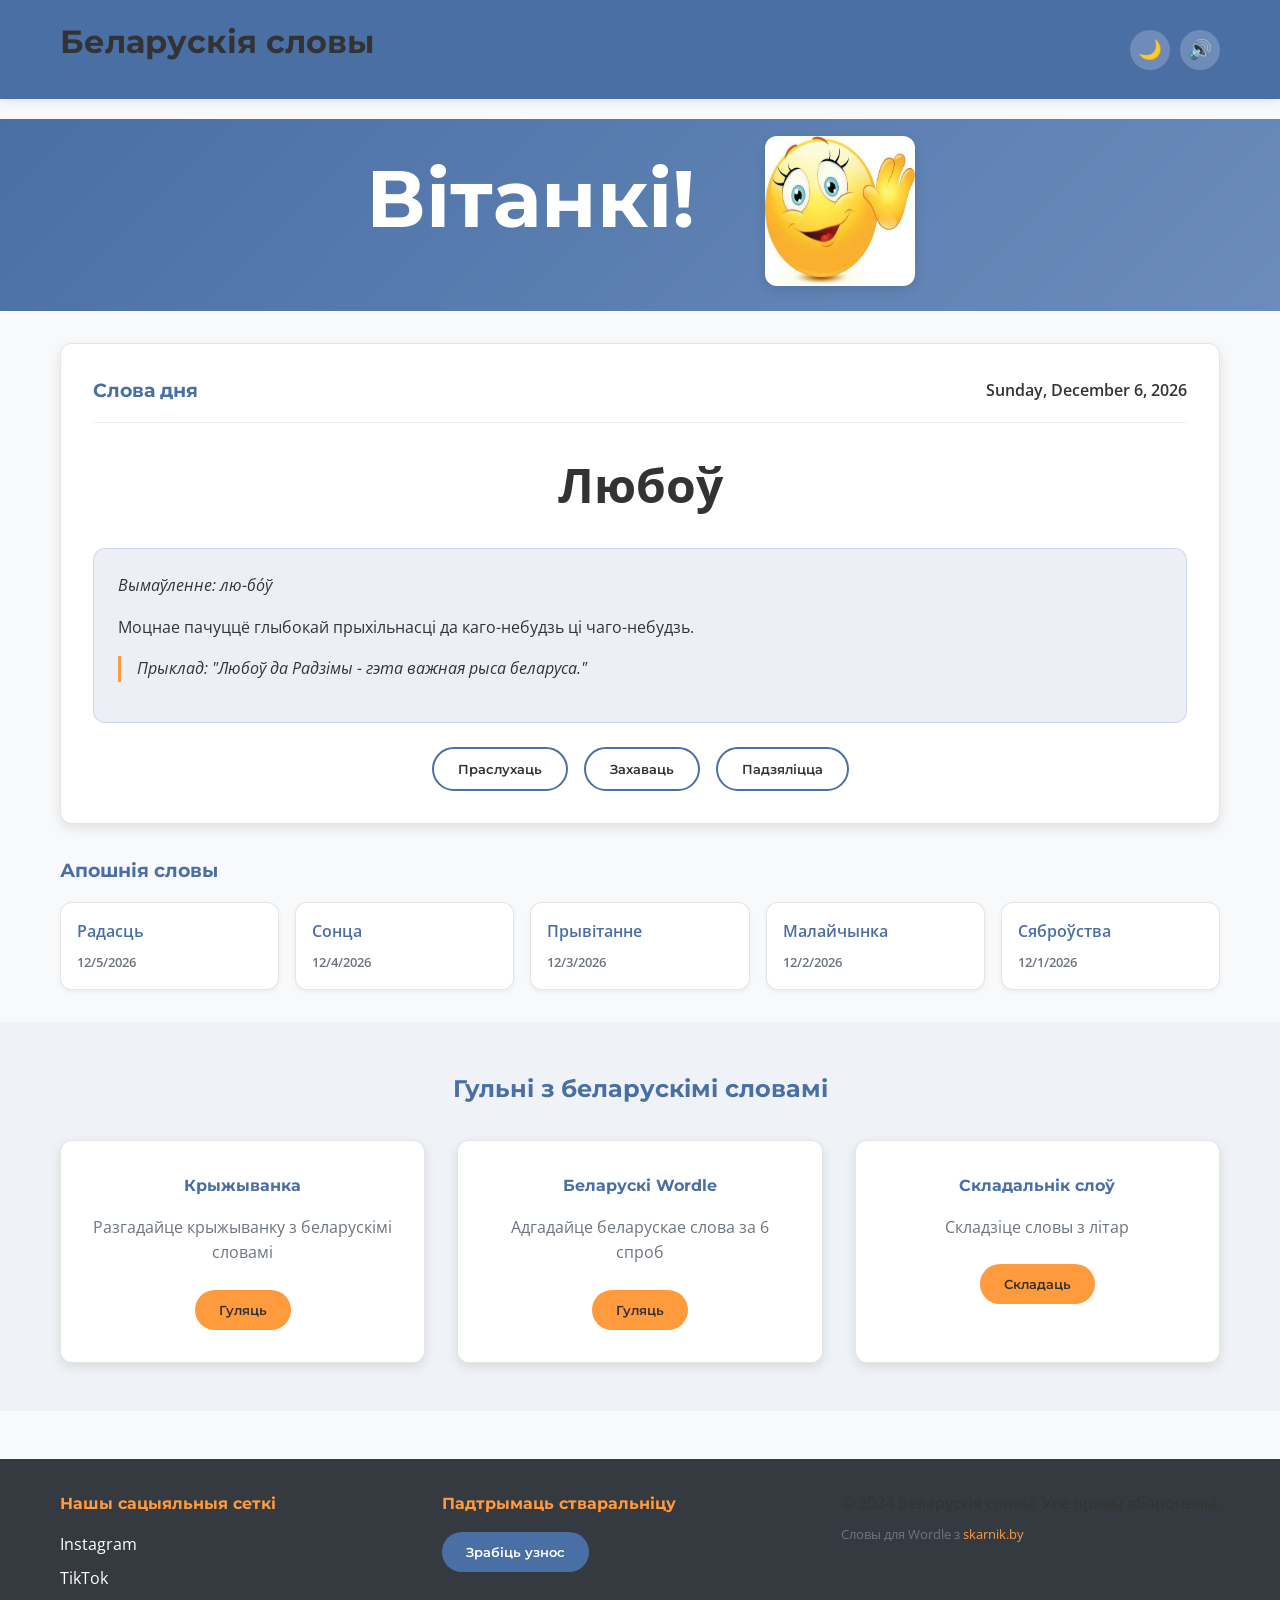
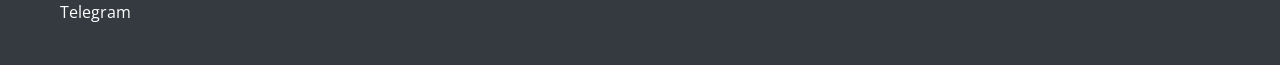
==== index.html @ a9589723 "Rename main.html to index.html" ====
<!DOCTYPE html>
<html lang="be">
<head>
    <meta charset="utf-8">
    <meta name="viewport" content="width=device-width, initial-scale=1">
    <link rel="stylesheet" href="css/style.css">
    <link rel="stylesheet" href="css/games.css">
    <link rel="stylesheet" href="css/utilities.css">
    <link rel="preconnect" href="https://fonts.googleapis.com">
    <link rel="preconnect" href="https://fonts.gstatic.com" crossorigin>
    <link href="https://fonts.googleapis.com/css2?family=Montserrat:wght@400;600;700&family=Open+Sans:wght@400;600&display=swap" rel="stylesheet">
    <title>Беларускія словы</title>
</head>
<body>
    <header>
        <div class="header-content">
            <h1>Беларускія словы</h1>
            <div class="header-controls">
                <button id="theme-toggle" class="theme-toggle" aria-label="Пераключыць тэму">
                    <span class="theme-icon">🌙</span>
                </button>
                <button id="sound-toggle" class="sound-toggle" aria-label="Пераключыць гук">
                    <span class="sound-icon">🔊</span>
                </button>
            </div>
        </div>
    </header>

    <main class="content">
        <section class="hero">
            <div class="hero-content">
                <div class="hero-text">
                    <h2>Вітанкі!</h2>
                </div>
                <div class="hero-image">
                    <img src="image/vitanki.jpg" alt="Беларускія вітанкі">
                </div>
            </div>
        </section>

        <section class="daily-word-section">
            <div class="container">
                <div class="word-card">
                    <div class="word-header">
                        <h3>Слова дня</h3>
                        <span class="date" id="current-date"></span>
                    </div>
                    <div class="word-content">
                        <div class="word-display" id="daily-word"></div>
                        <div class="word-details" id="word-details">
                            <div class="pronunciation" id="word-pronunciation"></div>
                            <div class="definition" id="word-definition"></div>
                            <div class="example" id="word-example"></div>
                        </div>
                    </div>
                    <div class="word-actions">
                        <button id="speak-word" class="btn-secondary">Праслухаць</button>
                        <button id="save-word" class="btn-secondary">Захаваць</button>
                        <button id="share-word" class="btn-secondary">Падзяліцца</button>
                    </div>
                </div>

                <div class="previous-words">
                    <h3>Апошнія словы</h3>
                    <div class="words-list" id="previous-words-list"></div>
                </div>
            </div>
        </section>

        <section class="games-section">
            <div class="container">
                <h2>Гульні з беларускімі словамі</h2>
                <div class="games-grid">
                    <div class="game-card">
                        <h4>Крыжыванка</h4>
                        <p>Разгадайце крыжыванку з беларускімі словамі</p>
                        <button class="btn-primary" id="crossword-btn">Гуляць</button>
                    </div>
                    <div class="game-card">
                        <h4>Беларускі Wordle</h4>
                        <p>Адгадайце беларускае слова за 6 спроб</p>
                        <button class="btn-primary" id="wordle-btn">Гуляць</button>
                    </div>
                    <div class="game-card">
                        <h4>Складальнік слоў</h4>
                        <p>Складзіце словы з літар</p>
                        <button class="btn-primary" id="word-builder-btn">Складаць</button>
                    </div>
                </div>
            </div>
        </section>
    </main>

    <footer>
        <div class="footer-content">
            <div class="footer-section">
                <h4>Нашы сацыяльныя сеткі</h4>
                <ul class="social-links">
                    <li><a href="#" aria-label="Instagram">Instagram</a></li>
                    <li><a href="#" aria-label="TikTok">TikTok</a></li>
                    <li><a href="#" aria-label="Telegram">Telegram</a></li>
                </ul>
            </div>
            <div class="footer-section">
                <h4>Падтрымаць стваральніцу</h4>
                <button class="btn-donate" id="donate-btn">Зрабіць узнос</button>
            </div>
            <div class="footer-section">
                <p>&copy; 2024 Беларускія словы. Усе правы абаронены.</p>
                <p class="api-credit">Словы для Wordle з <a href="https://www.skarnik.by" target="_blank">skarnik.by</a></p>
            </div>
        </div>
    </footer>

    <div id="donate-modal" class="modal">
        <div class="modal-content">
            <span class="close">&times;</span>
            <h3>Падтрымаць праект</h3>
            <p>Калі вам падабаецца гэты праект, вы можаце падтрымаць яго развіццё.</p>
            <div class="donate-options">
                <button class="donate-option">5 BYN</button>
                <button class="donate-option">10 BYN</button>
                <button class="donate-option">20 BYN</button>
                <button class="donate-option">Іншая сума</button>
            </div>
        </div>
    </div>

    <div id="wordle-modal" class="modal">
        <div class="modal-content wordle-modal">
            <span class="close wordle-close">&times;</span>
            <div class="wordle-header">
                <h3>Беларускі Wordle</h3>
                <div class="wordle-stats">
                    <span>Спробы: <span id="attempts-count">0/6</span></span>
                    <span class="wordle-loading" id="wordle-loading">Загрузка слоўніка...</span>
                </div>
            </div>
            
            <div class="wordle-game">
                <div class="wordle-grid" id="wordle-grid">
                    </div>
                
                <div class="wordle-message" id="wordle-message"></div>
                <div class="wordle-target" id="wordle-target"></div>
                
                <div class="wordle-keyboard" id="wordle-keyboard">
                    </div>
                
                <div class="wordle-controls">
                    <button id="wordle-submit" class="btn-primary">Праверыць</button>
                    <button id="wordle-reset" class="btn-secondary">Новая гульня</button>
                    <button id="wordle-hint" class="btn-secondary">Падказка</button>
                </div>
            </div>
            
            <div class="wordle-instructions">
                <h4>Як гуляць:</h4>
                <p>Адгадайце беларускае слова з 5 літар. Колеры паказваюць:</p>
                <div class="color-examples">
                    <div class="color-example">
                        <div class="color-box correct"></div>
                        <span>Літара на правільным месцы</span>
                    </div>
                    <div class="color-example">
                        <div class="color-box present"></div>
                        <span>Літара ёсць у слове, але не на гэтым месцы</span>
                    </div>
                    <div class="color-example">
                        <div class="color-box absent"></div>
                        <span>Літары няма ў слове</span>
                    </div>
                </div>
                <p class="api-info">Словы для гульні загружаюцца з <a href="https://www.skarnik.by" target="_blank">skarnik.by</a></p>
            </div>
        </div>
    </div>

    <div id="word-builder-modal" class="modal">
        <div class="modal-content wordle-modal">
            <span class="close word-builder-close">&times;</span>
            <div class="wordle-header">
                <h3>Складальнік слоў</h3>
                <div class="wordle-stats">
                    <span id="builder-score">Слоў: 0</span>
                    <span id="builder-loading" class="wordle-loading">Загрузка поўнага слоўніка...</span>
                </div>
            </div>
            
            <div class="wordle-game">
                <div class="builder-source-word-container">
                    <div id="builder-source-word" class="source-word-display">
                        </div>
                </div>

                <div class="builder-input-container">
                    <input type="text" id="builder-input" placeholder="Увядзіце слова" maxlength="10" autofocus autocomplete="off">
                    <button id="builder-submit" class="btn-primary">Праверыць</button>
                </div>

                <div id="builder-message" class="wordle-message"></div>

                <div class="builder-words-container">
                    <h4>Знойдзеныя словы:</h4>
                    <ul id="builder-found-words">
                        </ul>
                </div>
                
                <div class="wordle-controls">
                    <button id="builder-new-game" class="btn-secondary">Новая гульня</button>
                    <button id="builder-show-unfound" class="btn-secondary">Нязнойдзеныя словы</button>
                </div>
            </div>

            <div class="wordle-instructions">
                <h4>Як гуляць:</h4>
                <p>З літар, прадстаўленых уверсе, складзіце як мага больш слоў (гэта могуць быць назоўнкі, дзеясловы, формы дзеяслову, прыкметнікі, прыслоўі). Усе літары неабавязковыя.</p>
                <p class="api-info">Словы для гульні загружаюцца з <a href="https://www.skarnik.by" target="_blank">skarnik.by</a></p>
            </div>
        </div>
    </div>

    <script src="js/data.js"></script>
    <script src="js/loader.js"></script>
    <script src="js/wordle.js"></script>
    <script src="js/wordbuilder.js"></script>
    <script src="js/main.js"></script> 
</body>
</html>
---- css/style.css ----
:root {
    --primary-color: #4a6fa5;
    --secondary-color: #6b8cbc;
    --accent-color: #ff9a3d;
    --light-color: #f8f9fa;
    --dark-color: #343a40;
    --text-color: #333;
    --text-light: #6c757d;
    --border-radius: 12px;
    --box-shadow: 0 4px 12px rgba(0, 0, 0, 0.1);
    --transition: all 0.3s ease;
    
    /* Wordle colors */
    --wordle-correct: #6aaa64;
    --wordle-present: #c9b458;
    --wordle-absent: #787c7e;
    --wordle-border: #d3d6da;
}

[data-theme="dark"] {
    --primary-color: #6b8cbc;
    --secondary-color: #8ba6d1;
    --accent-color: #ffaa5d;
    --light-color: #121212;
    --dark-color: #1e1e1e;
    --text-color: #e0e0e0;
    --text-light: #a0a0a0;
    --box-shadow: 0 4px 12px rgba(0, 0, 0, 0.5);
    --card-bg: #2d2d2d;
    --header-bg: #1a1a1a;
    --footer-bg: #1a1a1a;
    
    /* Wordle colors for dark theme */
    --wordle-border: #565758;
}

* {
    margin: 0;
    padding: 0;
    box-sizing: border-box;
}

body {
    font-family: 'Open Sans', sans-serif;
    background-color: var(--light-color);
    color: var(--text-color);
    line-height: 1.6;
    transition: var(--transition);
    cursor: default;
}

h1, h2, h3, h4 {
    font-family: 'Montserrat', sans-serif;
    font-weight: 700;
    margin-bottom: 1rem;
    color: var(--text-color);
}

.container {
    max-width: 1200px;
    margin: 0 auto;
    padding: 0 20px;
}

/* Header */
header {
    background-color: var(--primary-color);
    color: white;
    padding: 1rem 0;
    position: sticky;
    top: 0;
    z-index: 100;
    box-shadow: 0 2px 10px rgba(0, 0, 0, 0.1);
}

[data-theme="dark"] header {
    background-color: var(--header-bg);
    border-bottom: 1px solid #444;
}

.header-content {
    display: flex;
    justify-content: space-between;
    align-items: center;
    max-width: 1200px;
    margin: 0 auto;
    padding: 0 20px;
}

.header-controls {
    display: flex;
    gap: 10px;
}

.theme-toggle, .sound-toggle {
    background: rgba(255, 255, 255, 0.2);
    border: none;
    border-radius: 50%;
    width: 40px;
    height: 40px;
    display: flex;
    align-items: center;
    justify-content: center;
    cursor: pointer;
    transition: var(--transition);
    font-size: 1.2rem;
}

.theme-toggle:hover, .sound-toggle:hover {
    background: rgba(255, 255, 255, 0.3);
    transform: scale(1.05);
}

[data-theme="dark"] .theme-toggle,
[data-theme="dark"] .sound-toggle {
    background: rgba(255, 255, 255, 0.1);
}

/* Main Content */
.content {
    padding-top: 20px;
    background-color: var(--light-color);
    min-height: calc(100vh - 140px);
}

/* Hero Section */
.hero {
    padding: 1rem 0;
    background: linear-gradient(135deg, var(--primary-color) 0%, var(--secondary-color) 100%);
    color: white;
}

[data-theme="dark"] .hero {
    background: linear-gradient(135deg, var(--header-bg) 0%, var(--primary-color) 100%);
}

.hero-content {
    max-width: 600px;
    margin: 0 auto;
    padding: 0 20px;
    display: flex;
    align-items: center;
    gap: 3rem;
}

.hero-text {
    flex: 2;
}

.hero-text h2 {
    font-size: 5rem;
    margin-bottom: 2rem;
    color: white;
    text-align: center;
}

.hero-text p {
    font-size: 1.1rem;
    margin-bottom: 1rem;
    color: rgba(255, 255, 255, 0.9);
    text-align: center;
}

.hero-image {
    flex: 1;
    text-align: center;
}

.hero-image img {
    max-width: 100%;
    border-radius: var(--border-radius);
    box-shadow: var(--box-shadow);
    width: 150px; 
    height: 150px;
    margin-left: 10px;
}

/* Daily Word Section */
.daily-word-section {
    padding: 2rem 0;
    background-color: var(--light-color);
}

.word-card {
    background-color: var(--card-bg, white);
    border-radius: var(--border-radius);
    box-shadow: var(--box-shadow);
    padding: 2rem;
    margin-bottom: 2rem;
    transition: var(--transition);
    border: 1px solid rgba(0, 0, 0, 0.1);
}

[data-theme="dark"] .word-card {
    background-color: var(--card-bg);
    border-color: #444;
}

.word-header {
    display: flex;
    justify-content: space-between;
    align-items: center;
    margin-bottom: 1.5rem;
    padding-bottom: 1rem;
    border-bottom: 1px solid #eee;
}

[data-theme="dark"] .word-header {
    border-bottom-color: #444;
}

.word-header h3 {
    margin-bottom: 0;
    color: var(--primary-color);
}

.date {
    color: var(--text-light);
    font-weight: 600;
}

.word-content {
    margin-bottom: 1.5rem;
}

.word-display {
    font-size: 3rem;
    font-weight: 700;
    text-align: center;
    margin-bottom: 1.5rem;
    color: var(--primary-color);
    text-transform: capitalize;
}

.word-details {
    background-color: rgba(74, 111, 165, 0.1);
    border-radius: var(--border-radius);
    padding: 1.5rem;
    border: 1px solid rgba(74, 111, 165, 0.2);
}

[data-theme="dark"] .word-details {
    background-color: rgba(255, 255, 255, 0.05);
    border-color: #444;
}

.pronunciation, .definition, .example {
    margin-bottom: 1rem;
    color: var(--text-color);
}

.pronunciation {
    font-style: italic;
    color: var(--text-light);
}

.definition {
    line-height: 1.6;
}

.example {
    font-style: italic;
    border-left: 3px solid var(--accent-color);
    padding-left: 1rem;
    color: var(--text-color);
}

.word-actions {
    display: flex;
    gap: 1rem;
    justify-content: center;
}

/* Previous Words */
.previous-words h3 {
    color: var(--primary-color);
    margin-bottom: 1rem;
}

.words-list {
    display: grid;
    grid-template-columns: repeat(auto-fill, minmax(200px, 1fr));
    gap: 1rem;
}

.word-item {
    background-color: var(--card-bg, white);
    border-radius: var(--border-radius);
    padding: 1rem;
    box-shadow: 0 2px 5px rgba(0, 0, 0, 0.05);
    transition: var(--transition);
    cursor: pointer;
    border: 1px solid rgba(0, 0, 0, 0.1);
}

[data-theme="dark"] .word-item {
    background-color: var(--card-bg);
    border-color: #444;
}

.word-item:hover {
    transform: translateY(-5px);
    box-shadow: 0 5px 15px rgba(0, 0, 0, 0.1);
}

.word-item .word {
    font-weight: 600;
    color: var(--primary-color);
    margin-bottom: 0.5rem;
}

.word-item .date {
    font-size: 0.8rem;
    color: var(--text-light);
}

/* Games Section */
.games-section {
    padding: 3rem 0;
    background-color: rgba(74, 111, 165, 0.05);
}

[data-theme="dark"] .games-section {
    background-color: rgba(255, 255, 255, 0.02);
}

.games-section h2 {
    text-align: center;
    margin-bottom: 2rem;
    color: var(--primary-color);
}

.games-grid {
    display: grid;
    grid-template-columns: repeat(auto-fit, minmax(300px, 1fr));
    gap: 2rem;
}

.game-card {
    background-color: var(--card-bg, white);
    border-radius: var(--border-radius);
    padding: 2rem;
    box-shadow: var(--box-shadow);
    text-align: center;
    transition: var(--transition);
    border: 1px solid rgba(0, 0, 0, 0.1);
}

[data-theme="dark"] .game-card {
    background-color: var(--card-bg);
    border-color: #444;
}

.game-card:hover {
    transform: translateY(-10px);
    box-shadow: 0 10px 25px rgba(0, 0, 0, 0.15);
}

.game-card h4 {
    color: var(--primary-color);
    margin-bottom: 1rem;
}

.game-card p {
    margin-bottom: 1.5rem;
    color: var(--text-light);
}

/* Buttons */
.btn-primary, .btn-secondary, .btn-donate {
    padding: 0.75rem 1.5rem;
    border: none;
    border-radius: 50px;
    font-weight: 600;
    cursor: pointer;
    transition: var(--transition);
    font-family: 'Montserrat', sans-serif;
}

.btn-primary {
    background-color: var(--accent-color);
    color: white;
}

.btn-primary:hover {
    background-color: #e88a2d;
    transform: translateY(-2px);
}

.btn-secondary {
    background-color: transparent;
    color: var(--primary-color);
    border: 2px solid var(--primary-color);
}

.btn-secondary:hover {
    background-color: var(--primary-color);
    color: white;
    transform: translateY(-2px);
}

.btn-donate {
    background-color: var(--primary-color);
    color: white;
}

.btn-donate:hover {
    background-color: var(--secondary-color);
    transform: translateY(-2px);
}

[data-theme="dark"] .btn-secondary {
    color: var(--secondary-color);
    border-color: var(--secondary-color);
}

[data-theme="dark"] .btn-secondary:hover {
    background-color: var(--secondary-color);
    color: var(--dark-color);
}

/* Footer */
footer {
    background-color: var(--footer-bg, var(--dark-color));
    color: white;
    padding: 2rem 0;
    margin-top: 3rem;
}

[data-theme="dark"] footer {
    background-color: var(--footer-bg);
}

.footer-content {
    max-width: 1200px;
    margin: 0 auto;
    padding: 0 20px;
    display: flex;
    justify-content: space-between;
    flex-wrap: wrap;
    gap: 2rem;
}

.footer-section h4 {
    margin-bottom: 1rem;
    color: var(--accent-color);
}

.social-links {
    list-style: none;
}

.social-links li {
    margin-bottom: 0.5rem;
}

.social-links a {
    color: white;
    text-decoration: none;
    transition: var(--transition);
}

.social-links a:hover {
    color: var(--accent-color);
}

/* Modal */
.modal {
    display: none;
    position: fixed;
    z-index: 1000;
    left: 0;
    top: 0;
    width: 100%;
    height: 100%;
    background-color: rgba(0, 0, 0, 0.5);
    backdrop-filter: blur(5px);
    overflow-y: auto;
}

.modal-content {
    background-color: var(--light-color);
    margin: 5% auto;
    padding: 2rem;
    border-radius: var(--border-radius);
    width: 90%;
    max-width: 500px;
    position: relative;
    box-shadow: 0 5px 25px rgba(0, 0, 0, 0.2);
    border: 1px solid rgba(0, 0, 0, 0.1);
}

[data-theme="dark"] .modal-content {
    background-color: var(--card-bg);
    border-color: #444;
}

.close {
    position: absolute;
    top: 1rem;
    right: 1.5rem;
    font-size: 1.5rem;
    cursor: pointer;
    color: var(--text-light);
}

.close:hover {
    color: var(--text-color);
}

.donate-options {
    display: grid;
    grid-template-columns: repeat(2, 1fr);
    gap: 1rem;
    margin-top: 1.5rem;
}

.donate-option {
    padding: 1rem;
    background-color: rgba(74, 111, 165, 0.1);
    border: 1px solid rgba(74, 111, 165, 0.2);
    border-radius: var(--border-radius);
    cursor: pointer;
    transition: var(--transition);
    font-weight: 600;
    color: var(--text-color);
}

[data-theme="dark"] .donate-option {
    background-color: rgba(255, 255, 255, 0.05);
    border-color: #444;
}

.donate-option:hover {
    background-color: var(--primary-color);
    color: white;
    border-color: var(--primary-color);
}

/* Wordle Modal Styles */
.wordle-modal {
    max-width: 500px;
    margin: 2% auto;
    max-height: 90vh;
    overflow-y: auto;
}

.wordle-header {
    display: flex;
    justify-content: space-between;
    align-items: center;
    margin-bottom: 1.5rem;
    padding-bottom: 1rem;
    border-bottom: 1px solid var(--wordle-border);
}

.wordle-stats {
    font-weight: 600;
    color: var(--primary-color);
}

.wordle-game {
    display: flex;
    flex-direction: column;
    gap: 1rem;
}

.wordle-grid {
    display: grid;
    grid-template-rows: repeat(6, 1fr);
    gap: 5px;
    aspect-ratio: 5/6;
    max-width: 350px;
    margin: 0 auto;
}

.wordle-row {
    display: grid;
    grid-template-columns: repeat(5, 1fr);
    gap: 5px;
}

.wordle-cell {
    border: 2px solid var(--wordle-border);
    border-radius: 4px;
    display: flex;
    align-items: center;
    justify-content: center;
    font-size: 1.5rem;
    font-weight: bold;
    text-transform: uppercase;
    aspect-ratio: 1;
    background-color: var(--light-color);
    transition: all 0.3s ease;
    font-family: 'Montserrat', sans-serif;
    color: var(--text-color);
}

[data-theme="dark"] .wordle-cell {
    background-color: var(--dark-color);
    color: var(--text-color);
}

.wordle-cell.filled {
    border-color: #878a8c;
    animation: pop 0.1s ease-in-out;
}

.wordle-cell.correct {
    background-color: var(--wordle-correct);
    border-color: var(--wordle-correct);
    color: white;
}

.wordle-cell.present {
    background-color: var(--wordle-present);
    border-color: var(--wordle-present);
    color: white;
}

.wordle-cell.absent {
    background-color: var(--wordle-absent);
    border-color: var(--wordle-absent);
    color: white;
}

.wordle-cell.hint {
    background-color: var(--accent-color);
    border-color: var(--accent-color);
    color: white;
}

@keyframes pop {
    0% { transform: scale(1); }
    50% { transform: scale(1.1); }
    100% { transform: scale(1); }
}

@keyframes shake {
    0%, 100% { transform: translateX(0); }
    25% { transform: translateX(-5px); }
    75% { transform: translateX(5px); }
}

.wordle-row.shake {
    animation: shake 0.5s ease-in-out;
}

@keyframes flip {
    0% { transform: rotateX(0); }
    50% { transform: rotateX(-90deg); }
    100% { transform: rotateX(0); }
}

.wordle-cell.flip {
    animation: flip 0.6s ease-in-out;
}

.wordle-keyboard {
    margin: 0.5rem 0;
}

.keyboard-row {
    display: flex;
    justify-content: center;
    gap: 4px;
    margin-bottom: 6px;
}

.keyboard-key {
    padding: 12px 8px;
    border: none;
    border-radius: 4px;
    background-color: var(--wordle-border);
    color: var(--text-color);
    font-weight: bold;
    cursor: pointer;
    transition: var(--transition);
    min-width: 30px;
    font-size: 0.9rem;
    text-transform: uppercase;
    font-family: 'Montserrat', sans-serif;
}

[data-theme="dark"] .keyboard-key {
    background-color: #565758;
    color: white;
}

.keyboard-key:hover {
    background-color: #b8b8b8;
}

[data-theme="dark"] .keyboard-key:hover {
    background-color: #6d6d6d;
}

.keyboard-key.correct {
    background-color: var(--wordle-correct);
    color: white;
}

.keyboard-key.present {
    background-color: var(--wordle-present);
    color: white;
}

.keyboard-key.absent {
    background-color: var(--wordle-absent);
    color: white;
}

.keyboard-key.wide {
    flex: 1.5;
    font-size: 0.8rem;
}

.wordle-controls {
    display: flex;
    gap: 10px;
    justify-content: center;
    margin: 0.5rem 0;
}

.wordle-controls button {
    padding: 8px 16px;
    font-size: 0.9rem;
}

.wordle-message {
    text-align: center;
    font-weight: 600;
    min-height: 24px;
    margin: 0.5rem 0;
    color: var(--primary-color);
    font-size: 1.1rem;
}

.wordle-message.success {
    color: var(--wordle-correct);
}

.wordle-message.error {
    color: #dc3545;
}

.wordle-message.warning {
    color: #ffc107;
}

.wordle-target {
    text-align: center;
    font-size: 1.3rem;
    font-weight: bold;
    margin: 0.5rem 0;
    color: var(--accent-color);
    min-height: 40px;
    display: none; /* Changed from flex to none */
    align-items: center;
    justify-content: center;
    background-color: rgba(255, 154, 61, 0.1);
    border-radius: var(--border-radius);
    padding: 0.5rem;
    border: 2px solid var(--accent-color);
}

.wordle-instructions {
    margin-top: 1.5rem;
    padding-top: 1rem;
    border-top: 1px solid var(--wordle-border);
}

.wordle-instructions h4 {
    margin-bottom: 0.5rem;
    color: var(--primary-color);
}

.color-examples {
    display: flex;
    flex-direction: column;
    gap: 8px;
    margin-top: 0.5rem;
}

.color-example {
    display: flex;
    align-items: center;
    gap: 10px;
}

.color-box {
    width: 20px;
    height: 20px;
    border-radius: 4px;
    flex-shrink: 0;
}

.color-box.correct {
    background-color: var(--wordle-correct);
}

.color-box.present {
    background-color: var(--wordle-present);
}

.color-box.absent {
    background-color: var(--wordle-absent);
}

/* Responsive Design */
@media (max-width: 768px) {
    .hero-content {
        flex-direction: column;
        text-align: center;
    }
    
    .word-display {
        font-size: 2.5rem;
    }
    
    .word-actions {
        flex-direction: column;
    }
    
    .footer-content {
        flex-direction: column;
    }
    
    .games-grid {
        grid-template-columns: 1fr;
    }
    
    .donate-options {
        grid-template-columns: 1fr;
    }
    
    .wordle-modal {
        margin: 1% auto;
        max-height: 95vh;
    }
    
    .wordle-grid {
        max-width: 300px;
    }
}

/* Responsive adjustments for Wordle */
@media (max-width: 480px) {
    .wordle-modal {
        margin: 0 auto;
        width: 95%;
        padding: 1rem;
        max-height: 100vh;
        border-radius: 0;
    }
    
    .wordle-grid {
        max-width: 280px;
    }
    
    .wordle-cell {
        font-size: 1.2rem;
    }
    
    .keyboard-key {
        padding: 10px 6px;
        min-width: 25px;
        font-size: 0.8rem;
    }
    
    .wordle-controls {
        flex-direction: column;
    }
    
    .wordle-target {
        font-size: 1.1rem;
        min-height: 35px;
    }
}

/* Ensure all text elements inherit the theme colors */
p, span, div, li, a {
    color: var(--text-color);
}

/* Specific fix for text in cards and sections */
.word-card *,
.game-card *,
.previous-words *,
.daily-word-section * {
    color: inherit;
}

/* Дополнительные стили, добавленные ранее */

.api-credit {
    font-size: 0.8rem;
    margin-top: 0.5rem;
    color: var(--text-light);
}

.api-credit a {
    color: var(--accent-color);
    text-decoration: none;
}

.api-credit a:hover {
    text-decoration: underline;
}

.wordle-loading {
    font-size: 0.9rem;
    color: var(--accent-color);
    font-style: italic;
    margin-left: 10px;
}

.api-info {
    font-size: 0.8rem;
    margin-top: 1rem;
    color: var(--text-light);
}

.api-info a {
    color: var(--accent-color);
    text-decoration: none;
}

.api-info a:hover {
    text-decoration: underline;
}


/* --- Word Builder Styles --- */

.builder-source-word-container {
    text-align: center;
    margin-bottom: 1.5rem;
}

.source-word-display {
    display: flex;
    justify-content: center;
    flex-wrap: wrap; /* Added for responsiveness */
    gap: 8px;
    font-size: 2.2rem;
    font-weight: 700;
    color: var(--accent-color);
    text-transform: uppercase;
    padding: 1rem;
    background-color: rgba(255, 154, 61, 0.1);
    border-radius: var(--border-radius);
    border: 2px dashed var(--accent-color);
}

.source-word-display span {
    color: var(--accent-color);
    display: inline-block;
}

.builder-input-container {
    display: flex;
    gap: 10px;
    margin-bottom: 1rem;
}

#builder-input {
    flex-grow: 1;
    padding: 0.75rem;
    border: 2px solid var(--wordle-border);
    border-radius: var(--border-radius);
    font-size: 1.1rem;
    text-transform: lowercase;
    background-color: var(--card-bg, white);
    color: var(--text-color);
    font-family: 'Montserrat', sans-serif;
    transition: var(--transition);
}

#builder-input:focus {
    outline: none;
    border-color: var(--primary-color);
}

[data-theme="dark"] #builder-input {
    border-color: #565758;
}

.builder-words-container {
    margin-top: 1.5rem;
    padding: 1rem;
    background-color: rgba(74, 111, 165, 0.05);
    border-radius: var(--border-radius);
    max-height: 200px;
    overflow-y: auto;
}

[data-theme="dark"] .builder-words-container {
    background-color: rgba(255, 255, 255, 0.05);
}

.builder-words-container h4 {
    color: var(--primary-color);
    margin-bottom: 0.75rem;
}

#builder-found-words {
    list-style-type: none;
    display: flex;
    flex-wrap: wrap;
    gap: 10px;
    padding: 0;
}

#builder-found-words li {
    background-color: var(--primary-color);
    color: white;
    padding: 4px 10px;
    border-radius: 4px;
    font-size: 0.9rem;
    font-weight: 600;
    text-transform: lowercase;
}
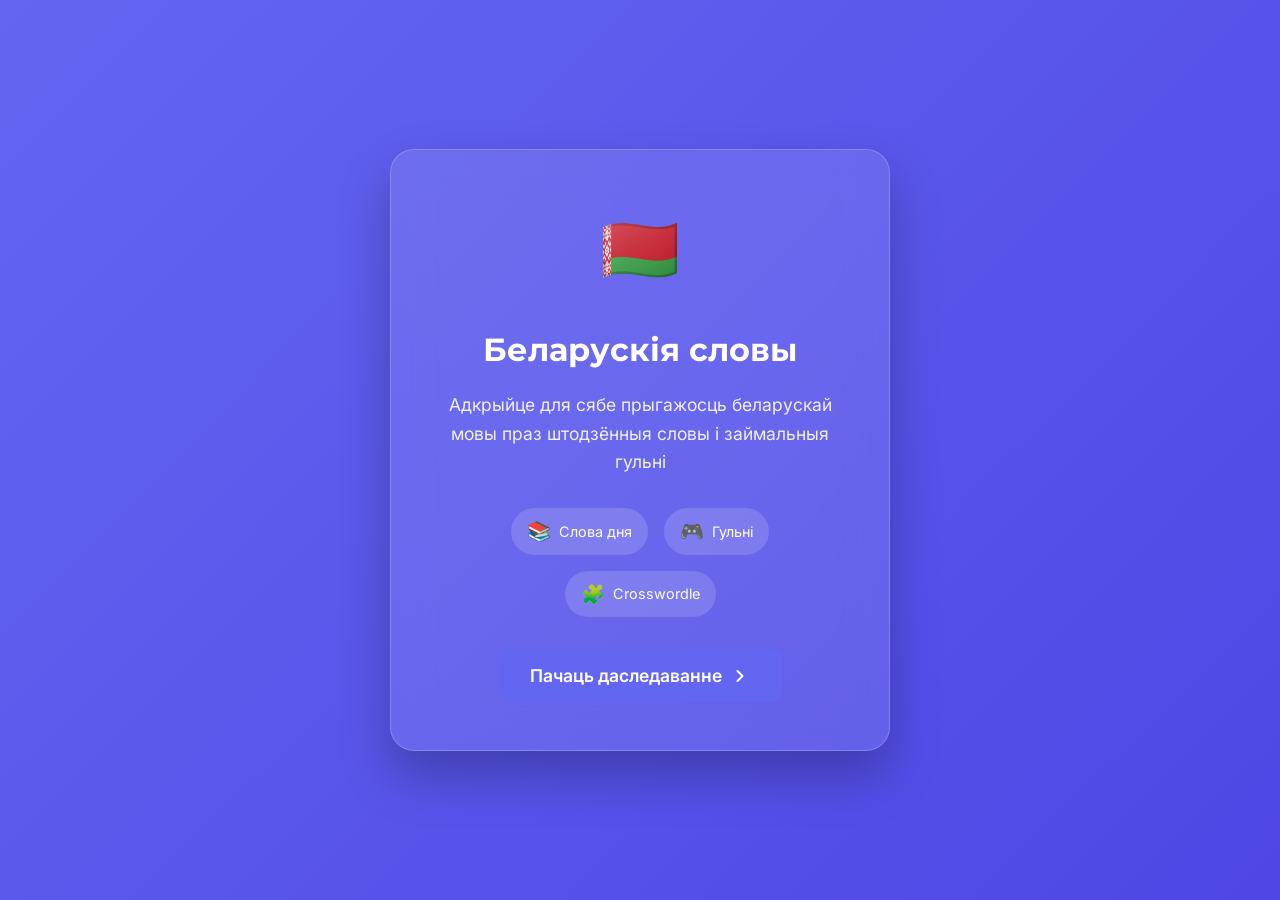
==== commit 62e3b312: "crosswordle, redesigned" ====
--- a/index.html
+++ b/index.html
@@ -1,120 +1,277 @@
 <!DOCTYPE html>
 <html lang="be">
 <head>
+    <!-- Google tag (gtag.js) -->
+    <script async src="https://www.googletagmanager.com/gtag/js?id=G-LB4DK2SX2Y"></script>
+    <script>
+        window.dataLayer = window.dataLayer || [];
+        function gtag(){dataLayer.push(arguments);}
+        gtag('js', new Date());
+        gtag('config', 'G-LB4DK2SX2Y');
+    </script>
     <meta charset="utf-8">
     <meta name="viewport" content="width=device-width, initial-scale=1">
     <link rel="stylesheet" href="css/style.css">
-    <link rel="stylesheet" href="css/games.css">
-    <link rel="stylesheet" href="css/utilities.css">
     <link rel="preconnect" href="https://fonts.googleapis.com">
     <link rel="preconnect" href="https://fonts.gstatic.com" crossorigin>
-    <link href="https://fonts.googleapis.com/css2?family=Montserrat:wght@400;600;700&family=Open+Sans:wght@400;600&display=swap" rel="stylesheet">
-    <title>Беларускія словы</title>
+    <link href="https://fonts.googleapis.com/css2?family=Montserrat:wght@400;500;600;700&family=Inter:wght@400;500;600&display=swap" rel="stylesheet">
+    <title>Беларускія словы - Слова дня, Wordle, Crosswordle</title>
 </head>
 <body>
-    <header>
-        <div class="header-content">
-            <h1>Беларускія словы</h1>
-            <div class="header-controls">
-                <button id="theme-toggle" class="theme-toggle" aria-label="Пераключыць тэму">
-                    <span class="theme-icon">🌙</span>
-                </button>
-                <button id="sound-toggle" class="sound-toggle" aria-label="Пераключыць гук">
-                    <span class="sound-icon">🔊</span>
-                </button>
-            </div>
-        </div>
-    </header>
-
-    <main class="content">
-        <section class="hero">
-            <div class="hero-content">
-                <div class="hero-text">
-                    <h2>Вітанкі!</h2>
-                </div>
-                <div class="hero-image">
-                    <img src="image/vitanki.jpg" alt="Беларускія вітанкі">
-                </div>
-            </div>
-        </section>
-
-        <section class="daily-word-section">
-            <div class="container">
-                <div class="word-card">
-                    <div class="word-header">
-                        <h3>Слова дня</h3>
-                        <span class="date" id="current-date"></span>
-                    </div>
-                    <div class="word-content">
-                        <div class="word-display" id="daily-word"></div>
-                        <div class="word-details" id="word-details">
-                            <div class="pronunciation" id="word-pronunciation"></div>
-                            <div class="definition" id="word-definition"></div>
-                            <div class="example" id="word-example"></div>
-                        </div>
-                    </div>
-                    <div class="word-actions">
-                        <button id="speak-word" class="btn-secondary">Праслухаць</button>
-                        <button id="save-word" class="btn-secondary">Захаваць</button>
-                        <button id="share-word" class="btn-secondary">Падзяліцца</button>
-                    </div>
-                </div>
-
-                <div class="previous-words">
-                    <h3>Апошнія словы</h3>
-                    <div class="words-list" id="previous-words-list"></div>
-                </div>
-            </div>
-        </section>
-
-        <section class="games-section">
-            <div class="container">
-                <h2>Гульні з беларускімі словамі</h2>
-                <div class="games-grid">
-                    <div class="game-card">
-                        <h4>Крыжыванка</h4>
-                        <p>Разгадайце крыжыванку з беларускімі словамі</p>
-                        <button class="btn-primary" id="crossword-btn">Гуляць</button>
-                    </div>
-                    <div class="game-card">
-                        <h4>Беларускі Wordle</h4>
-                        <p>Адгадайце беларускае слова за 6 спроб</p>
-                        <button class="btn-primary" id="wordle-btn">Гуляць</button>
-                    </div>
-                    <div class="game-card">
-                        <h4>Складальнік слоў</h4>
-                        <p>Складзіце словы з літар</p>
-                        <button class="btn-primary" id="word-builder-btn">Складаць</button>
-                    </div>
-                </div>
-            </div>
-        </section>
-    </main>
-
-    <footer>
-        <div class="footer-content">
-            <div class="footer-section">
-                <h4>Нашы сацыяльныя сеткі</h4>
-                <ul class="social-links">
-                    <li><a href="#" aria-label="Instagram">Instagram</a></li>
-                    <li><a href="#" aria-label="TikTok">TikTok</a></li>
-                    <li><a href="#" aria-label="Telegram">Telegram</a></li>
-                </ul>
-            </div>
-            <div class="footer-section">
-                <h4>Падтрымаць стваральніцу</h4>
-                <button class="btn-donate" id="donate-btn">Зрабіць узнос</button>
-            </div>
-            <div class="footer-section">
-                <p>&copy; 2024 Беларускія словы. Усе правы абаронены.</p>
-                <p class="api-credit">Словы для Wordle з <a href="https://www.skarnik.by" target="_blank">skarnik.by</a></p>
-            </div>
-        </div>
-    </footer>
-
+    <!-- Welcome overlay for first-time visitors -->
+    <div id="welcome-overlay" class="welcome-overlay">
+        <div class="welcome-card">
+            <div class="welcome-icon">🇧🇾</div>
+            <h1 class="welcome-title">Беларускія словы</h1>
+            <p class="welcome-text">
+                Адкрыйце для сябе прыгажосць беларускай мовы праз штодзённыя словы і займальныя гульні
+            </p>
+            <div class="welcome-features">
+                <div class="welcome-feature">
+                    <span class="feature-icon">📚</span>
+                    <span>Слова дня</span>
+                </div>
+                <div class="welcome-feature">
+                    <span class="feature-icon">🎮</span>
+                    <span>Гульні</span>
+                </div>
+                <div class="welcome-feature">
+                    <span class="feature-icon">🧩</span>
+                    <span>Crosswordle</span>
+                </div>
+            </div>
+            <button id="start-exploring" class="btn-primary btn-large">
+                Пачаць даследаванне
+                <svg width="20" height="20" viewBox="0 0 20 20" fill="none">
+                    <path d="M7.5 5L12.5 10L7.5 15" stroke="currentColor" stroke-width="2" stroke-linecap="round" stroke-linejoin="round"/>
+                </svg>
+            </button>
+        </div>
+    </div>
+
+    <div class="app-container">
+        <!-- Sidebar Navigation -->
+        <nav class="sidebar">
+            <div class="sidebar-header">
+                <h1 class="logo">Бел<span class="logo-accent">Словы</span></h1>
+            </div>
+            
+            <div class="sidebar-nav">
+                <button class="nav-btn" data-tab="home">
+                    <svg class="nav-icon" width="24" height="24" viewBox="0 0 24 24" fill="none" stroke="currentColor" stroke-width="2">
+                        <path d="M3 12l2-2m0 0l7-7 7 7M5 10v10a1 1 0 001 1h3m10-11l2 2m-2-2v10a1 1 0 01-1 1h-3m-4 0a1 1 0 01-1-1v-4a1 1 0 011-1h2a1 1 0 011 1v4a1 1 0 01-1 1"/>
+                    </svg>
+                    <span>Галоўная</span>
+                </button>
+                
+                <button class="nav-btn active" data-tab="daily">
+                    <svg class="nav-icon" width="24" height="24" viewBox="0 0 24 24" fill="none" stroke="currentColor" stroke-width="2">
+                        <path d="M12 3c-4.97 0-9 4.03-9 9s4.03 9 9 9 9-4.03 9-9-4.03-9-9-9z"/>
+                        <path d="M12 7v5l3 3"/>
+                    </svg>
+                    <span>Слова дня</span>
+                </button>
+                
+                <button class="nav-btn" data-tab="games">
+                    <svg class="nav-icon" width="24" height="24" viewBox="0 0 24 24" fill="none" stroke="currentColor" stroke-width="2">
+                        <rect x="2" y="6" width="20" height="12" rx="2"/>
+                        <path d="M12 12h.01"/>
+                        <path d="M8 12h.01"/>
+                        <path d="M16 12h.01"/>
+                        <path d="M6 16h12"/>
+                    </svg>
+                    <span>Гульні</span>
+                </button>
+                
+                <button class="nav-btn" data-tab="about">
+                    <svg class="nav-icon" width="24" height="24" viewBox="0 0 24 24" fill="none" stroke="currentColor" stroke-width="2">
+                        <circle cx="12" cy="12" r="10"/>
+                        <path d="M12 16v-4"/>
+                        <path d="M12 8h.01"/>
+                    </svg>
+                    <span>Аб праекце</span>
+                </button>
+            </div>
+            
+            <div class="sidebar-footer">
+                <button id="theme-toggle" class="icon-btn" title="Змяніць тэму">
+                    <span class="icon">🌙</span>
+                </button>
+                <button id="sound-toggle" class="icon-btn" title="Гук">
+                    <span class="icon">🔊</span>
+                </button>
+                <button id="donate-btn" class="icon-btn" title="Падтрымаць">
+                    <span class="icon">💝</span>
+                </button>
+            </div>
+        </nav>
+
+        <!-- Main Content Area -->
+        <main class="main-content">
+            <!-- Home Tab -->
+            <section id="home-tab" class="tab-content">
+                <div class="home-container">
+                    <div class="home-hero">
+                        <div class="hero-icon">🇧🇾</div>
+                        <h1 class="hero-title">Беларускія словы</h1>
+                        <p class="hero-subtitle">Адкрыйце для сябе багацце беларускай мовы</p>
+                    </div>
+                    
+                    <div class="home-cards">
+                        <div class="home-card" onclick="document.querySelector('[data-tab=daily]').click()">
+                            <div class="home-card-icon">📚</div>
+                            <h3>Слова дня</h3>
+                            <p>Штодзень новае беларускае слова з вымаўленнем, азначэннем і прыкладам</p>
+                        </div>
+                        
+                        <div class="home-card" onclick="document.querySelector('[data-tab=games]').click()">
+                            <div class="home-card-icon">🎮</div>
+                            <h3>Гульні</h3>
+                            <p>Wordle, Crosswordle і Складальнік слоў для практыкі</p>
+                        </div>
+                        
+                        <div class="home-card" onclick="document.getElementById('crosswordle-btn').click()">
+                            <div class="home-card-icon">🧩</div>
+                            <h3>Crosswordle</h3>
+                            <p>Унікальны гібрыд крыжаванкі і Wordle з падказкамі</p>
+                        </div>
+                    </div>
+                    
+                    <div class="home-stats">
+                        <div class="stat-item">
+                            <span class="stat-number">30</span>
+                            <span class="stat-label">Слоў у базе</span>
+                        </div>
+                        <div class="stat-item">
+                            <span class="stat-number">3</span>
+                            <span class="stat-label">Гульні</span>
+                        </div>
+                        <div class="stat-item">
+                            <span class="stat-number">112K+</span>
+                            <span class="stat-label">Слоў у слоўніку</span>
+                        </div>
+                    </div>
+                </div>
+            </section>
+            
+            <!-- Daily Word Tab -->
+            <section id="daily-tab" class="tab-content active">
+                <div class="daily-word-container">
+                    <div class="daily-word-card">
+                        <div class="card-header">
+                            <h2 class="card-title">Слова дня</h2>
+                            <span class="date-badge" id="current-date"></span>
+                        </div>
+                        
+                        <div class="word-showcase">
+                            <div class="word-main" id="daily-word"></div>
+                        </div>
+                        
+                        <div class="word-info">
+                            <div class="info-row">
+                                <span class="info-label">Вымаўленне</span>
+                                <span class="info-value" id="word-pronunciation"></span>
+                            </div>
+                            <div class="info-row">
+                                <span class="info-label">Азначэнне</span>
+                                <span class="info-value" id="word-definition"></span>
+                            </div>
+                            <div class="info-row">
+                                <span class="info-label">Прыклад</span>
+                                <span class="info-value example-text" id="word-example"></span>
+                            </div>
+                        </div>
+                        
+                        <div class="word-actions">
+                            <button id="speak-word" class="action-btn">
+                                <span>🔊</span>
+                                <span>Праслухаць</span>
+                            </button>
+                            <button id="save-word" class="action-btn">
+                                <span>💾</span>
+                                <span>Захаваць</span>
+                            </button>
+                            <button id="share-word" class="action-btn">
+                                <span>📤</span>
+                                <span>Падзяліцца</span>
+                            </button>
+                        </div>
+                    </div>
+                    
+                    <div class="previous-words">
+                        <h3 class="section-title">Папярэднія словы</h3>
+                        <div class="words-grid" id="previous-words-list"></div>
+                    </div>
+                </div>
+            </section>
+            
+            <!-- Games Tab -->
+            <section id="games-tab" class="tab-content">
+                <div class="games-container">
+                    <h2 class="section-title">Гульні са словамі</h2>
+                    <p class="section-subtitle">Развівайце свой слоўнікавы запас праз займальныя гульні</p>
+                    
+                    <div class="games-grid">
+                        <div class="game-card featured-game">
+                            <div class="game-card-badge">Новае</div>
+                            <div class="game-card-icon">🧩</div>
+                            <h3>Crosswordle</h3>
+                            <p>Унікальны гібрыд крыжаванкі і Wordle. Разгадайце словы па падказках з каляровай індыкацыяй літар!</p>
+                            <button class="btn-primary game-btn" id="crosswordle-btn">
+                                <span>Гуляць</span>
+                                <svg width="16" height="16" viewBox="0 0 16 16" fill="none">
+                                    <path d="M6 4L10 8L6 12" stroke="currentColor" stroke-width="2" stroke-linecap="round"/>
+                                </svg>
+                            </button>
+                        </div>
+                        
+                        <div class="game-card">
+                            <div class="game-card-icon">🎯</div>
+                            <h3>Беларускі Wordle</h3>
+                            <p>Адгадайце беларускае слова з 5 літар за 6 спроб. Кожная спроба дае падказкі колерам.</p>
+                            <button class="btn-primary game-btn" id="wordle-btn">
+                                <span>Гуляць</span>
+                                <svg width="16" height="16" viewBox="0 0 16 16" fill="none">
+                                    <path d="M6 4L10 8L6 12" stroke="currentColor" stroke-width="2" stroke-linecap="round"/>
+                                </svg>
+                            </button>
+                        </div>
+                        
+                        <div class="game-card">
+                            <div class="game-card-icon">🏗️</div>
+                            <h3>Складальнік слоў</h3>
+                            <p>Стварыце як мага больш слоў з літар прапанаванага слова. Развівайце крэатыўнасць!</p>
+                            <button class="btn-primary game-btn" id="word-builder-btn">
+                                <span>Гуляць</span>
+                                <svg width="16" height="16" viewBox="0 0 16 16" fill="none">
+                                    <path d="M6 4L10 8L6 12" stroke="currentColor" stroke-width="2" stroke-linecap="round"/>
+                                </svg>
+                            </button>
+                        </div>
+                    </div>
+                </div>
+            </section>
+            
+            <!-- About Tab -->
+            <section id="about-tab" class="tab-content">
+                <div class="about-container">
+                    <h2 class="section-title">Аб праекце</h2>
+                    <div class="about-card">
+                        <p>Праект "Беларускія словы" створаны для папулярызацыі беларускай мовы праз інтэрактыўныя інструменты і гульні.</p>
+                        <p>Кожны дзень мы прапануем новае слова з тлумачэннем і прыкладам выкарыстання, а таксама займальныя гульні для практыкі.</p>
+                        <div class="credits">
+                            <p class="credit-text">Словы для гульняў узятыя з адкрытых крыніц, у тым ліку <a href="https://www.skarnik.by" target="_blank">skarnik.by</a></p>
+                        </div>
+                    </div>
+                </div>
+            </section>
+        </main>
+    </div>
+
+    <!-- Modals -->
     <div id="donate-modal" class="modal">
         <div class="modal-content">
-            <span class="close">&times;</span>
+            <button class="modal-close">&times;</button>
             <h3>Падтрымаць праект</h3>
             <p>Калі вам падабаецца гэты праект, вы можаце падтрымаць яго развіццё.</p>
             <div class="donate-options">
@@ -127,36 +284,33 @@
     </div>
 
     <div id="wordle-modal" class="modal">
-        <div class="modal-content wordle-modal">
-            <span class="close wordle-close">&times;</span>
-            <div class="wordle-header">
-                <h3>Беларускі Wordle</h3>
-                <div class="wordle-stats">
+        <div class="modal-content game-modal-content">
+            <button class="modal-close wordle-close">&times;</button>
+            <div class="game-modal-header">
+                <h3>🎯 Беларускі Wordle</h3>
+                <div class="game-stats">
                     <span>Спробы: <span id="attempts-count">0/6</span></span>
-                    <span class="wordle-loading" id="wordle-loading">Загрузка слоўніка...</span>
-                </div>
-            </div>
-            
-            <div class="wordle-game">
-                <div class="wordle-grid" id="wordle-grid">
-                    </div>
-                
-                <div class="wordle-message" id="wordle-message"></div>
-                <div class="wordle-target" id="wordle-target"></div>
-                
-                <div class="wordle-keyboard" id="wordle-keyboard">
-                    </div>
-                
-                <div class="wordle-controls">
+                    <span class="loading-text" id="wordle-loading"></span>
+                </div>
+            </div>
+            
+            <div class="game-area">
+                <div class="wordle-grid" id="wordle-grid"></div>
+                
+                <div id="wordle-message" class="game-message"></div>
+                <div id="wordle-target" class="game-target"></div>
+                
+                <div class="wordle-keyboard" id="wordle-keyboard"></div>
+                
+                <div class="game-controls">
                     <button id="wordle-submit" class="btn-primary">Праверыць</button>
                     <button id="wordle-reset" class="btn-secondary">Новая гульня</button>
                     <button id="wordle-hint" class="btn-secondary">Падказка</button>
                 </div>
             </div>
             
-            <div class="wordle-instructions">
+            <div class="game-instructions">
                 <h4>Як гуляць:</h4>
-                <p>Адгадайце беларускае слова з 5 літар. Колеры паказваюць:</p>
                 <div class="color-examples">
                     <div class="color-example">
                         <div class="color-box correct"></div>
@@ -164,58 +318,91 @@
                     </div>
                     <div class="color-example">
                         <div class="color-box present"></div>
-                        <span>Літара ёсць у слове, але не на гэтым месцы</span>
+                        <span>Літара ёсць у слове, але не тут</span>
                     </div>
                     <div class="color-example">
                         <div class="color-box absent"></div>
                         <span>Літары няма ў слове</span>
                     </div>
                 </div>
-                <p class="api-info">Словы для гульні загружаюцца з <a href="https://www.skarnik.by" target="_blank">skarnik.by</a></p>
-            </div>
-        </div>
-    </div>
+            </div>
+        </div>
+    </div>
+
+<div id="crosswordle-modal" class="modal">
+    <div class="modal-content game-modal-content">
+        <button class="modal-close crosswordle-close">&times;</button>
+        <div class="game-modal-header">
+            <h3>🧩 Crosswordle</h3>
+            <div class="game-stats">
+                <span id="crosswordle-score">Правільна: 0/0 | Хады: 0</span>
+            </div>
+        </div>
+        
+        <div class="game-area">
+            <div id="crosswordle-grid" class="crosswordle-grid"></div>
+            
+            <div id="crosswordle-clues" class="crosswordle-clues"></div>
+            
+            <div id="crosswordle-message" class="game-message"></div>
+            
+            <div class="game-controls">
+                <button id="crosswordle-hint" class="btn-secondary">Падказка (3)</button>
+                <button id="crosswordle-reset" class="btn-secondary">Новая гульня</button>
+            </div>
+        </div>
+        
+        <div class="game-instructions">
+            <h4>Як гуляць:</h4>
+            <p>Усе літары ўжо бачныя, але яны пераблытаныя! Клікайце на дзве літары, каб памяняць іх месцамі.</p>
+            <div class="color-examples">
+                <div class="color-example">
+                    <div class="color-box correct"></div>
+                    <span>Зялёны — літара на правільным месцы</span>
+                </div>
+                <div class="color-example">
+                    <div class="color-box present"></div>
+                    <span>Жоўты — літара ёсць у крыжаванцы, але не тут</span>
+                </div>
+                <div class="color-example">
+                    <div class="color-box absent"></div>
+                    <span>Шэры — такой літары няма ў крыжаванцы</span>
+                </div>
+            </div>
+        </div>
+    </div>
+</div>
 
     <div id="word-builder-modal" class="modal">
-        <div class="modal-content wordle-modal">
-            <span class="close word-builder-close">&times;</span>
-            <div class="wordle-header">
-                <h3>Складальнік слоў</h3>
-                <div class="wordle-stats">
+        <div class="modal-content game-modal-content">
+            <button class="modal-close word-builder-close">&times;</button>
+            <div class="game-modal-header">
+                <h3>🏗️ Складальнік слоў</h3>
+                <div class="game-stats">
                     <span id="builder-score">Слоў: 0</span>
-                    <span id="builder-loading" class="wordle-loading">Загрузка поўнага слоўніка...</span>
-                </div>
-            </div>
-            
-            <div class="wordle-game">
-                <div class="builder-source-word-container">
-                    <div id="builder-source-word" class="source-word-display">
-                        </div>
-                </div>
-
-                <div class="builder-input-container">
-                    <input type="text" id="builder-input" placeholder="Увядзіце слова" maxlength="10" autofocus autocomplete="off">
+                    <span class="loading-text" id="builder-loading"></span>
+                </div>
+            </div>
+            
+            <div class="game-area">
+                <div class="source-word-display" id="builder-source-word"></div>
+                
+                <div class="input-group">
+                    <input type="text" id="builder-input" placeholder="Увядзіце слова" maxlength="10" autocomplete="off">
                     <button id="builder-submit" class="btn-primary">Праверыць</button>
                 </div>
-
-                <div id="builder-message" class="wordle-message"></div>
-
-                <div class="builder-words-container">
+                
+                <div id="builder-message" class="game-message"></div>
+                
+                <div class="found-words-section">
                     <h4>Знойдзеныя словы:</h4>
-                    <ul id="builder-found-words">
-                        </ul>
-                </div>
-                
-                <div class="wordle-controls">
+                    <ul id="builder-found-words" class="found-words-list"></ul>
+                </div>
+                
+                <div class="game-controls">
                     <button id="builder-new-game" class="btn-secondary">Новая гульня</button>
                     <button id="builder-show-unfound" class="btn-secondary">Нязнойдзеныя словы</button>
                 </div>
-            </div>
-
-            <div class="wordle-instructions">
-                <h4>Як гуляць:</h4>
-                <p>З літар, прадстаўленых уверсе, складзіце як мага больш слоў (гэта могуць быць назоўнкі, дзеясловы, формы дзеяслову, прыкметнікі, прыслоўі). Усе літары неабавязковыя.</p>
-                <p class="api-info">Словы для гульні загружаюцца з <a href="https://www.skarnik.by" target="_blank">skarnik.by</a></p>
             </div>
         </div>
     </div>
@@ -223,8 +410,8 @@
     <script src="js/data.js"></script>
     <script src="js/loader.js"></script>
     <script src="js/wordle.js"></script>
+    <script src="js/crosswordle.js"></script>
     <script src="js/wordbuilder.js"></script>
-    <script src="js/main.js"></script> 
+    <script src="js/main.js"></script>
 </body>
-</html>
-
+</html>
--- a/css/style.css
+++ b/css/style.css
@@ -1,39 +1,69 @@
 :root {
-    --primary-color: #4a6fa5;
-    --secondary-color: #6b8cbc;
-    --accent-color: #ff9a3d;
-    --light-color: #f8f9fa;
-    --dark-color: #343a40;
-    --text-color: #333;
-    --text-light: #6c757d;
-    --border-radius: 12px;
-    --box-shadow: 0 4px 12px rgba(0, 0, 0, 0.1);
-    --transition: all 0.3s ease;
-    
-    /* Wordle colors */
-    --wordle-correct: #6aaa64;
-    --wordle-present: #c9b458;
-    --wordle-absent: #787c7e;
-    --wordle-border: #d3d6da;
-}
-
+    /* Primary palette - soft, pleasant colors */
+    --primary: #6366f1;
+    --primary-light: #818cf8;
+    --primary-dark: #4f46e5;
+    --accent: #f59e0b;
+    --accent-light: #fbbf24;
+    --accent-dark: #d97706;
+    
+    /* Neutrals */
+    --bg-primary: #f8fafc;
+    --bg-secondary: #f1f5f9;
+    --bg-card: #ffffff;
+    --bg-hover: #e2e8f0;
+    
+    /* Text */
+    --text-primary: #1e293b;
+    --text-secondary: #64748b;
+    --text-muted: #94a3b8;
+    
+    /* Game colors */
+    --correct: #10b981;
+    --present: #f59e0b;
+    --absent: #6b7280;
+    
+    /* Borders & Shadows */
+    --border: #e2e8f0;
+    --border-light: #f1f5f9;
+    --shadow-sm: 0 1px 2px rgba(0, 0, 0, 0.05);
+    --shadow-md: 0 4px 6px rgba(0, 0, 0, 0.07);
+    --shadow-lg: 0 10px 25px rgba(0, 0, 0, 0.1);
+    
+    /* Radius */
+    --radius-sm: 8px;
+    --radius-md: 12px;
+    --radius-lg: 16px;
+    --radius-xl: 24px;
+    
+    /* Transitions */
+    --transition: all 0.2s ease;
+    --transition-slow: all 0.3s ease;
+    
+    /* Sidebar */
+    --sidebar-width: 240px;
+}
+
+/* Dark Theme */
 [data-theme="dark"] {
-    --primary-color: #6b8cbc;
-    --secondary-color: #8ba6d1;
-    --accent-color: #ffaa5d;
-    --light-color: #121212;
-    --dark-color: #1e1e1e;
-    --text-color: #e0e0e0;
-    --text-light: #a0a0a0;
-    --box-shadow: 0 4px 12px rgba(0, 0, 0, 0.5);
-    --card-bg: #2d2d2d;
-    --header-bg: #1a1a1a;
-    --footer-bg: #1a1a1a;
-    
-    /* Wordle colors for dark theme */
-    --wordle-border: #565758;
-}
-
+    --bg-primary: #0f172a;
+    --bg-secondary: #1e293b;
+    --bg-card: #1e293b;
+    --bg-hover: #334155;
+    
+    --text-primary: #f1f5f9;
+    --text-secondary: #94a3b8;
+    --text-muted: #64748b;
+    
+    --border: #334155;
+    --border-light: #1e293b;
+    
+    --shadow-sm: 0 1px 2px rgba(0, 0, 0, 0.3);
+    --shadow-md: 0 4px 6px rgba(0, 0, 0, 0.4);
+    --shadow-lg: 0 10px 25px rgba(0, 0, 0, 0.5);
+}
+
+/* Reset & Base */
 * {
     margin: 0;
     padding: 0;
@@ -41,427 +71,551 @@
 }
 
 body {
-    font-family: 'Open Sans', sans-serif;
-    background-color: var(--light-color);
-    color: var(--text-color);
+    font-family: 'Inter', -apple-system, BlinkMacSystemFont, sans-serif;
+    background: var(--bg-primary);
+    color: var(--text-primary);
     line-height: 1.6;
-    transition: var(--transition);
-    cursor: default;
+    overflow: hidden;
+    height: 100vh;
 }
 
 h1, h2, h3, h4 {
     font-family: 'Montserrat', sans-serif;
     font-weight: 700;
+}
+
+/* App Container */
+.app-container {
+    display: flex;
+    height: 100vh;
+    overflow: hidden;
+}
+
+/* Welcome Overlay */
+.welcome-overlay {
+    position: fixed;
+    top: 0;
+    left: 0;
+    width: 100%;
+    height: 100%;
+    background: linear-gradient(135deg, var(--primary) 0%, var(--primary-dark) 100%);
+    z-index: 9999;
+    display: none;
+    align-items: center;
+    justify-content: center;
+}
+
+.welcome-overlay.show {
+    display: flex;
+}
+
+.welcome-card {
+    background: rgba(255, 255, 255, 0.1);
+    backdrop-filter: blur(20px);
+    border-radius: var(--radius-xl);
+    padding: 3rem;
+    text-align: center;
+    max-width: 500px;
+    width: 90%;
+    box-shadow: 0 25px 50px rgba(0, 0, 0, 0.25);
+    border: 1px solid rgba(255, 255, 255, 0.2);
+    animation: slideUpFade 0.6s ease;
+}
+
+@keyframes slideUpFade {
+    from {
+        opacity: 0;
+        transform: translateY(30px);
+    }
+    to {
+        opacity: 1;
+        transform: translateY(0);
+    }
+}
+
+.welcome-icon {
+    font-size: 4rem;
+    margin-bottom: 1.5rem;
+}
+
+.welcome-title {
+    font-size: 2rem;
+    color: white;
     margin-bottom: 1rem;
-    color: var(--text-color);
-}
-
-.container {
-    max-width: 1200px;
-    margin: 0 auto;
-    padding: 0 20px;
-}
-
-/* Header */
-header {
-    background-color: var(--primary-color);
-    color: white;
-    padding: 1rem 0;
+}
+
+.welcome-text {
+    color: rgba(255, 255, 255, 0.9);
+    font-size: 1.1rem;
+    margin-bottom: 2rem;
+    line-height: 1.6;
+}
+
+.welcome-features {
+    display: flex;
+    justify-content: center;
+    gap: 1rem;
+    margin-bottom: 2rem;
+    flex-wrap: wrap;
+}
+
+.welcome-feature {
+    display: flex;
+    align-items: center;
+    gap: 0.5rem;
+    background: rgba(255, 255, 255, 0.15);
+    padding: 0.5rem 1rem;
+    border-radius: 50px;
+    color: white;
+    font-size: 0.9rem;
+}
+
+.feature-icon {
+    font-size: 1.2rem;
+}
+
+/* Sidebar */
+.sidebar {
+    width: var(--sidebar-width);
+    min-width: var(--sidebar-width);
+    background: var(--bg-card);
+    border-right: 1px solid var(--border);
+    display: flex;
+    flex-direction: column;
+    height: 100vh;
     position: sticky;
     top: 0;
-    z-index: 100;
-    box-shadow: 0 2px 10px rgba(0, 0, 0, 0.1);
-}
-
-[data-theme="dark"] header {
-    background-color: var(--header-bg);
-    border-bottom: 1px solid #444;
-}
-
-.header-content {
+}
+
+.sidebar-header {
+    padding: 1.5rem;
+    border-bottom: 1px solid var(--border);
+}
+
+.logo {
+    font-size: 1.5rem;
+    color: var(--text-primary);
+    font-weight: 700;
+}
+
+.logo-accent {
+    color: var(--primary);
+}
+
+.sidebar-nav {
+    flex: 1;
+    padding: 1rem;
+    display: flex;
+    flex-direction: column;
+    gap: 0.5rem;
+}
+
+.nav-btn {
+    display: flex;
+    align-items: center;
+    gap: 0.75rem;
+    padding: 0.75rem 1rem;
+    border: none;
+    background: transparent;
+    color: var(--text-secondary);
+    font-size: 0.95rem;
+    font-weight: 500;
+    cursor: pointer;
+    border-radius: var(--radius-md);
+    transition: var(--transition);
+    width: 100%;
+    text-align: left;
+}
+
+.nav-btn:hover {
+    background: var(--bg-hover);
+    color: var(--text-primary);
+}
+
+.nav-btn.active {
+    background: var(--primary);
+    color: white;
+    box-shadow: 0 4px 12px rgba(99, 102, 241, 0.3);
+}
+
+.nav-icon {
+    width: 20px;
+    height: 20px;
+    flex-shrink: 0;
+}
+
+.nav-btn.active .nav-icon {
+    color: white;
+}
+
+.sidebar-footer {
+    padding: 1rem;
+    border-top: 1px solid var(--border);
+    display: flex;
+    justify-content: center;
+    gap: 0.5rem;
+}
+
+.icon-btn {
+    width: 36px;
+    height: 36px;
+    border: none;
+    background: var(--bg-secondary);
+    border-radius: 50%;
+    cursor: pointer;
+    display: flex;
+    align-items: center;
+    justify-content: center;
+    transition: var(--transition);
+    font-size: 1.1rem;
+}
+
+.icon-btn:hover {
+    background: var(--bg-hover);
+    transform: translateY(-2px);
+}
+
+/* Main Content */
+.main-content {
+    flex: 1;
+    overflow-y: auto;
+    padding: 2rem;
+    background: var(--bg-primary);
+}
+
+.tab-content {
+    display: none;
+    animation: fadeIn 0.3s ease;
+}
+
+.tab-content.active {
+    display: block;
+}
+
+@keyframes fadeIn {
+    from { opacity: 0; }
+    to { opacity: 1; }
+}
+
+/* Daily Word Section */
+.daily-word-container {
+    max-width: 700px;
+    margin: 0 auto;
+}
+
+.daily-word-card {
+    background: var(--bg-card);
+    border-radius: var(--radius-lg);
+    padding: 2.5rem;
+    box-shadow: var(--shadow-md);
+    border: 1px solid var(--border);
+    margin-bottom: 2rem;
+}
+
+.card-header {
     display: flex;
     justify-content: space-between;
     align-items: center;
-    max-width: 1200px;
-    margin: 0 auto;
-    padding: 0 20px;
-}
-
-.header-controls {
-    display: flex;
-    gap: 10px;
-}
-
-.theme-toggle, .sound-toggle {
-    background: rgba(255, 255, 255, 0.2);
-    border: none;
-    border-radius: 50%;
-    width: 40px;
-    height: 40px;
+    margin-bottom: 2rem;
+}
+
+.card-title {
+    font-size: 1.5rem;
+    color: var(--text-primary);
+}
+
+.date-badge {
+    background: var(--bg-secondary);
+    color: var(--text-secondary);
+    padding: 0.3rem 0.8rem;
+    border-radius: 50px;
+    font-size: 0.85rem;
+    font-weight: 500;
+}
+
+.word-showcase {
+    text-align: center;
+    margin-bottom: 2rem;
+    padding: 1.5rem;
+    background: linear-gradient(135deg, var(--primary) 0%, var(--primary-light) 100%);
+    border-radius: var(--radius-md);
+}
+
+.word-main {
+    font-size: 3rem;
+    font-weight: 700;
+    color: white;
+    text-transform: capitalize;
+    letter-spacing: 1px;
+}
+
+.word-info {
+    margin-bottom: 2rem;
+}
+
+.info-row {
+    padding: 1rem;
+    border-bottom: 1px solid var(--border-light);
+}
+
+.info-row:last-child {
+    border-bottom: none;
+}
+
+.info-label {
+    display: block;
+    font-size: 0.8rem;
+    color: var(--text-muted);
+    text-transform: uppercase;
+    letter-spacing: 0.5px;
+    margin-bottom: 0.25rem;
+    font-weight: 600;
+}
+
+.info-value {
+    color: var(--text-primary);
+    font-size: 1rem;
+    line-height: 1.5;
+}
+
+.example-text {
+    font-style: italic;
+    color: var(--text-secondary);
+    padding-left: 1rem;
+    border-left: 3px solid var(--accent);
+    display: block;
+}
+
+.word-actions {
+    display: flex;
+    gap: 0.75rem;
+    flex-wrap: wrap;
+}
+
+.action-btn {
+    flex: 1;
     display: flex;
     align-items: center;
     justify-content: center;
+    gap: 0.5rem;
+    padding: 0.75rem;
+    border: 2px solid var(--border);
+    background: transparent;
+    color: var(--text-secondary);
+    border-radius: var(--radius-md);
+    cursor: pointer;
+    font-weight: 500;
+    transition: var(--transition);
+    font-size: 0.9rem;
+}
+
+.action-btn:hover {
+    background: var(--bg-secondary);
+    color: var(--text-primary);
+    border-color: var(--primary);
+}
+
+/* Previous Words */
+.previous-words {
+    margin-top: 2rem;
+}
+
+.section-title {
+    font-size: 1.3rem;
+    margin-bottom: 1rem;
+    color: var(--text-primary);
+}
+
+.section-subtitle {
+    color: var(--text-secondary);
+    margin-bottom: 2rem;
+}
+
+.words-grid {
+    display: grid;
+    grid-template-columns: repeat(auto-fill, minmax(150px, 1fr));
+    gap: 0.75rem;
+}
+
+.word-item-card {
+    background: var(--bg-card);
+    border: 1px solid var(--border);
+    border-radius: var(--radius-md);
+    padding: 1rem;
     cursor: pointer;
     transition: var(--transition);
+}
+
+.word-item-card:hover {
+    border-color: var(--primary);
+    transform: translateY(-2px);
+    box-shadow: var(--shadow-md);
+}
+
+.word-item-card .word {
+    font-weight: 600;
+    color: var(--primary);
+    margin-bottom: 0.25rem;
+}
+
+.word-item-card .date {
+    font-size: 0.8rem;
+    color: var(--text-muted);
+}
+
+/* Games Section */
+.games-container {
+    max-width: 900px;
+    margin: 0 auto;
+}
+
+.games-grid {
+    display: grid;
+    grid-template-columns: repeat(auto-fit, minmax(280px, 1fr));
+    gap: 1.5rem;
+    margin-top: 2rem;
+}
+
+.game-card {
+    background: var(--bg-card);
+    border: 1px solid var(--border);
+    border-radius: var(--radius-lg);
+    padding: 2rem;
+    text-align: center;
+    transition: var(--transition-slow);
+    position: relative;
+}
+
+.game-card:hover {
+    border-color: var(--primary);
+    box-shadow: var(--shadow-lg);
+    transform: translateY(-2px);
+}
+
+.featured-game {
+    border-color: var(--accent);
+    background: linear-gradient(135deg, rgba(245, 158, 11, 0.05) 0%, var(--bg-card) 100%);
+}
+
+.game-card-badge {
+    position: absolute;
+    top: 1rem;
+    right: 1rem;
+    background: var(--accent);
+    color: white;
+    padding: 0.2rem 0.8rem;
+    border-radius: 50px;
+    font-size: 0.75rem;
+    font-weight: 600;
+}
+
+.game-card-icon {
+    font-size: 3rem;
+    margin-bottom: 1rem;
+    display: block;
+}
+
+.game-card h3 {
+    color: var(--text-primary);
+    margin-bottom: 0.75rem;
     font-size: 1.2rem;
 }
 
-.theme-toggle:hover, .sound-toggle:hover {
-    background: rgba(255, 255, 255, 0.3);
-    transform: scale(1.05);
-}
-
-[data-theme="dark"] .theme-toggle,
-[data-theme="dark"] .sound-toggle {
-    background: rgba(255, 255, 255, 0.1);
-}
-
-/* Main Content */
-.content {
-    padding-top: 20px;
-    background-color: var(--light-color);
-    min-height: calc(100vh - 140px);
-}
-
-/* Hero Section */
-.hero {
-    padding: 1rem 0;
-    background: linear-gradient(135deg, var(--primary-color) 0%, var(--secondary-color) 100%);
-    color: white;
-}
-
-[data-theme="dark"] .hero {
-    background: linear-gradient(135deg, var(--header-bg) 0%, var(--primary-color) 100%);
-}
-
-.hero-content {
+.game-card p {
+    color: var(--text-secondary);
+    margin-bottom: 1.5rem;
+    font-size: 0.9rem;
+    line-height: 1.6;
+}
+
+.game-btn {
+    display: inline-flex;
+    align-items: center;
+    gap: 0.5rem;
+}
+
+/* About Section */
+.about-container {
     max-width: 600px;
     margin: 0 auto;
-    padding: 0 20px;
-    display: flex;
-    align-items: center;
-    gap: 3rem;
-}
-
-.hero-text {
-    flex: 2;
-}
-
-.hero-text h2 {
-    font-size: 5rem;
-    margin-bottom: 2rem;
-    color: white;
-    text-align: center;
-}
-
-.hero-text p {
-    font-size: 1.1rem;
+}
+
+.about-card {
+    background: var(--bg-card);
+    border: 1px solid var(--border);
+    border-radius: var(--radius-lg);
+    padding: 2rem;
+}
+
+.about-card p {
+    color: var(--text-secondary);
     margin-bottom: 1rem;
-    color: rgba(255, 255, 255, 0.9);
-    text-align: center;
-}
-
-.hero-image {
-    flex: 1;
-    text-align: center;
-}
-
-.hero-image img {
-    max-width: 100%;
-    border-radius: var(--border-radius);
-    box-shadow: var(--box-shadow);
-    width: 150px; 
-    height: 150px;
-    margin-left: 10px;
-}
-
-/* Daily Word Section */
-.daily-word-section {
-    padding: 2rem 0;
-    background-color: var(--light-color);
-}
-
-.word-card {
-    background-color: var(--card-bg, white);
-    border-radius: var(--border-radius);
-    box-shadow: var(--box-shadow);
-    padding: 2rem;
-    margin-bottom: 2rem;
-    transition: var(--transition);
-    border: 1px solid rgba(0, 0, 0, 0.1);
-}
-
-[data-theme="dark"] .word-card {
-    background-color: var(--card-bg);
-    border-color: #444;
-}
-
-.word-header {
-    display: flex;
-    justify-content: space-between;
-    align-items: center;
-    margin-bottom: 1.5rem;
-    padding-bottom: 1rem;
-    border-bottom: 1px solid #eee;
-}
-
-[data-theme="dark"] .word-header {
-    border-bottom-color: #444;
-}
-
-.word-header h3 {
-    margin-bottom: 0;
-    color: var(--primary-color);
-}
-
-.date {
-    color: var(--text-light);
-    font-weight: 600;
-}
-
-.word-content {
-    margin-bottom: 1.5rem;
-}
-
-.word-display {
-    font-size: 3rem;
-    font-weight: 700;
-    text-align: center;
-    margin-bottom: 1.5rem;
-    color: var(--primary-color);
-    text-transform: capitalize;
-}
-
-.word-details {
-    background-color: rgba(74, 111, 165, 0.1);
-    border-radius: var(--border-radius);
-    padding: 1.5rem;
-    border: 1px solid rgba(74, 111, 165, 0.2);
-}
-
-[data-theme="dark"] .word-details {
-    background-color: rgba(255, 255, 255, 0.05);
-    border-color: #444;
-}
-
-.pronunciation, .definition, .example {
-    margin-bottom: 1rem;
-    color: var(--text-color);
-}
-
-.pronunciation {
-    font-style: italic;
-    color: var(--text-light);
-}
-
-.definition {
-    line-height: 1.6;
-}
-
-.example {
-    font-style: italic;
-    border-left: 3px solid var(--accent-color);
-    padding-left: 1rem;
-    color: var(--text-color);
-}
-
-.word-actions {
-    display: flex;
-    gap: 1rem;
-    justify-content: center;
-}
-
-/* Previous Words */
-.previous-words h3 {
-    color: var(--primary-color);
-    margin-bottom: 1rem;
-}
-
-.words-list {
-    display: grid;
-    grid-template-columns: repeat(auto-fill, minmax(200px, 1fr));
-    gap: 1rem;
-}
-
-.word-item {
-    background-color: var(--card-bg, white);
-    border-radius: var(--border-radius);
-    padding: 1rem;
-    box-shadow: 0 2px 5px rgba(0, 0, 0, 0.05);
-    transition: var(--transition);
-    cursor: pointer;
-    border: 1px solid rgba(0, 0, 0, 0.1);
-}
-
-[data-theme="dark"] .word-item {
-    background-color: var(--card-bg);
-    border-color: #444;
-}
-
-.word-item:hover {
-    transform: translateY(-5px);
-    box-shadow: 0 5px 15px rgba(0, 0, 0, 0.1);
-}
-
-.word-item .word {
-    font-weight: 600;
-    color: var(--primary-color);
-    margin-bottom: 0.5rem;
-}
-
-.word-item .date {
-    font-size: 0.8rem;
-    color: var(--text-light);
-}
-
-/* Games Section */
-.games-section {
-    padding: 3rem 0;
-    background-color: rgba(74, 111, 165, 0.05);
-}
-
-[data-theme="dark"] .games-section {
-    background-color: rgba(255, 255, 255, 0.02);
-}
-
-.games-section h2 {
-    text-align: center;
-    margin-bottom: 2rem;
-    color: var(--primary-color);
-}
-
-.games-grid {
-    display: grid;
-    grid-template-columns: repeat(auto-fit, minmax(300px, 1fr));
-    gap: 2rem;
-}
-
-.game-card {
-    background-color: var(--card-bg, white);
-    border-radius: var(--border-radius);
-    padding: 2rem;
-    box-shadow: var(--box-shadow);
-    text-align: center;
-    transition: var(--transition);
-    border: 1px solid rgba(0, 0, 0, 0.1);
-}
-
-[data-theme="dark"] .game-card {
-    background-color: var(--card-bg);
-    border-color: #444;
-}
-
-.game-card:hover {
-    transform: translateY(-10px);
-    box-shadow: 0 10px 25px rgba(0, 0, 0, 0.15);
-}
-
-.game-card h4 {
-    color: var(--primary-color);
-    margin-bottom: 1rem;
-}
-
-.game-card p {
-    margin-bottom: 1.5rem;
-    color: var(--text-light);
+    line-height: 1.7;
+}
+
+.credits {
+    margin-top: 1.5rem;
+    padding-top: 1.5rem;
+    border-top: 1px solid var(--border);
+}
+
+.credit-text {
+    font-size: 0.85rem;
+    color: var(--text-muted);
+}
+
+.credit-text a {
+    color: var(--primary);
+    text-decoration: none;
+}
+
+.credit-text a:hover {
+    text-decoration: underline;
 }
 
 /* Buttons */
-.btn-primary, .btn-secondary, .btn-donate {
+.btn-primary {
+    background: var(--primary);
+    color: white;
+    border: none;
     padding: 0.75rem 1.5rem;
-    border: none;
-    border-radius: 50px;
+    border-radius: var(--radius-md);
     font-weight: 600;
     cursor: pointer;
     transition: var(--transition);
-    font-family: 'Montserrat', sans-serif;
-}
-
-.btn-primary {
-    background-color: var(--accent-color);
-    color: white;
+    font-family: 'Inter', sans-serif;
+    font-size: 0.9rem;
+    display: inline-flex;
+    align-items: center;
+    gap: 0.5rem;
 }
 
 .btn-primary:hover {
-    background-color: #e88a2d;
-    transform: translateY(-2px);
+    background: var(--primary-dark);
+    transform: translateY(-1px);
+    box-shadow: 0 4px 12px rgba(99, 102, 241, 0.3);
 }
 
 .btn-secondary {
-    background-color: transparent;
-    color: var(--primary-color);
-    border: 2px solid var(--primary-color);
+    background: var(--bg-secondary);
+    color: var(--text-primary);
+    border: 1px solid var(--border);
+    padding: 0.6rem 1.2rem;
+    border-radius: var(--radius-md);
+    font-weight: 500;
+    cursor: pointer;
+    transition: var(--transition);
+    font-family: 'Inter', sans-serif;
+    font-size: 0.85rem;
 }
 
 .btn-secondary:hover {
-    background-color: var(--primary-color);
-    color: white;
-    transform: translateY(-2px);
-}
-
-.btn-donate {
-    background-color: var(--primary-color);
-    color: white;
-}
-
-.btn-donate:hover {
-    background-color: var(--secondary-color);
-    transform: translateY(-2px);
-}
-
-[data-theme="dark"] .btn-secondary {
-    color: var(--secondary-color);
-    border-color: var(--secondary-color);
-}
-
-[data-theme="dark"] .btn-secondary:hover {
-    background-color: var(--secondary-color);
-    color: var(--dark-color);
-}
-
-/* Footer */
-footer {
-    background-color: var(--footer-bg, var(--dark-color));
-    color: white;
-    padding: 2rem 0;
-    margin-top: 3rem;
-}
-
-[data-theme="dark"] footer {
-    background-color: var(--footer-bg);
-}
-
-.footer-content {
-    max-width: 1200px;
-    margin: 0 auto;
-    padding: 0 20px;
-    display: flex;
-    justify-content: space-between;
-    flex-wrap: wrap;
-    gap: 2rem;
-}
-
-.footer-section h4 {
-    margin-bottom: 1rem;
-    color: var(--accent-color);
-}
-
-.social-links {
-    list-style: none;
-}
-
-.social-links li {
-    margin-bottom: 0.5rem;
-}
-
-.social-links a {
-    color: white;
-    text-decoration: none;
-    transition: var(--transition);
-}
-
-.social-links a:hover {
-    color: var(--accent-color);
+    background: var(--bg-hover);
+}
+
+.btn-large {
+    padding: 1rem 2rem;
+    font-size: 1.1rem;
 }
 
 /* Modal */
@@ -473,104 +627,138 @@
     top: 0;
     width: 100%;
     height: 100%;
-    background-color: rgba(0, 0, 0, 0.5);
-    backdrop-filter: blur(5px);
+    background: rgba(0, 0, 0, 0.5);
+    backdrop-filter: blur(4px);
     overflow-y: auto;
 }
 
 .modal-content {
-    background-color: var(--light-color);
-    margin: 5% auto;
+    background: var(--bg-card);
+    margin: 3% auto;
     padding: 2rem;
-    border-radius: var(--border-radius);
+    border-radius: var(--radius-lg);
     width: 90%;
     max-width: 500px;
     position: relative;
-    box-shadow: 0 5px 25px rgba(0, 0, 0, 0.2);
-    border: 1px solid rgba(0, 0, 0, 0.1);
-}
-
-[data-theme="dark"] .modal-content {
-    background-color: var(--card-bg);
-    border-color: #444;
-}
-
-.close {
+    box-shadow: var(--shadow-lg);
+    border: 1px solid var(--border);
+    animation: slideUpFade 0.3s ease;
+}
+
+.game-modal-content {
+    max-width: 520px;
+}
+
+.modal-close {
     position: absolute;
     top: 1rem;
-    right: 1.5rem;
-    font-size: 1.5rem;
+    right: 1rem;
+    width: 32px;
+    height: 32px;
+    border: none;
+    background: var(--bg-secondary);
+    border-radius: 50%;
     cursor: pointer;
-    color: var(--text-light);
-}
-
-.close:hover {
-    color: var(--text-color);
-}
-
-.donate-options {
-    display: grid;
-    grid-template-columns: repeat(2, 1fr);
-    gap: 1rem;
-    margin-top: 1.5rem;
-}
-
-.donate-option {
-    padding: 1rem;
-    background-color: rgba(74, 111, 165, 0.1);
-    border: 1px solid rgba(74, 111, 165, 0.2);
-    border-radius: var(--border-radius);
-    cursor: pointer;
+    font-size: 1.2rem;
+    display: flex;
+    align-items: center;
+    justify-content: center;
     transition: var(--transition);
-    font-weight: 600;
-    color: var(--text-color);
-}
-
-[data-theme="dark"] .donate-option {
-    background-color: rgba(255, 255, 255, 0.05);
-    border-color: #444;
-}
-
-.donate-option:hover {
-    background-color: var(--primary-color);
-    color: white;
-    border-color: var(--primary-color);
-}
-
-/* Wordle Modal Styles */
-.wordle-modal {
-    max-width: 500px;
-    margin: 2% auto;
-    max-height: 90vh;
-    overflow-y: auto;
-}
-
-.wordle-header {
+    color: var(--text-secondary);
+}
+
+.modal-close:hover {
+    background: var(--bg-hover);
+    color: var(--text-primary);
+}
+
+.game-modal-header {
     display: flex;
     justify-content: space-between;
     align-items: center;
     margin-bottom: 1.5rem;
     padding-bottom: 1rem;
-    border-bottom: 1px solid var(--wordle-border);
-}
-
-.wordle-stats {
-    font-weight: 600;
-    color: var(--primary-color);
-}
-
-.wordle-game {
+    border-bottom: 1px solid var(--border);
+}
+
+.game-stats {
+    display: flex;
+    gap: 1rem;
+    align-items: center;
+    font-size: 0.9rem;
+    color: var(--text-secondary);
+}
+
+.loading-text {
+    color: var(--accent);
+    font-style: italic;
+    font-size: 0.8rem;
+}
+
+/* Game Area */
+.game-area {
     display: flex;
     flex-direction: column;
     gap: 1rem;
 }
 
+.game-message {
+    text-align: center;
+    min-height: 24px;
+    font-weight: 500;
+    font-size: 0.95rem;
+}
+
+.game-message.success { color: var(--correct); }
+.game-message.error { color: #ef4444; }
+.game-message.warning { color: var(--accent); }
+
+.game-target {
+    text-align: center;
+    padding: 0.75rem;
+    background: rgba(245, 158, 11, 0.1);
+    border: 1px solid var(--accent);
+    border-radius: var(--radius-sm);
+    color: var(--accent-dark);
+    font-weight: 600;
+    display: none;
+}
+
+.game-controls {
+    display: flex;
+    gap: 0.5rem;
+    justify-content: center;
+}
+
+.input-group {
+    display: flex;
+    gap: 0.5rem;
+}
+
+.input-group input {
+    flex: 1;
+    padding: 0.75rem;
+    border: 2px solid var(--border);
+    border-radius: var(--radius-md);
+    font-size: 1rem;
+    background: var(--bg-card);
+    color: var(--text-primary);
+    font-family: 'Inter', sans-serif;
+    transition: var(--transition);
+}
+
+.input-group input:focus {
+    outline: none;
+    border-color: var(--primary);
+    box-shadow: 0 0 0 3px rgba(99, 102, 241, 0.1);
+}
+
+/* Wordle Grid */
 .wordle-grid {
     display: grid;
     grid-template-rows: repeat(6, 1fr);
     gap: 5px;
-    aspect-ratio: 5/6;
-    max-width: 350px;
+    max-width: 320px;
     margin: 0 auto;
 }
 
@@ -581,7 +769,7 @@
 }
 
 .wordle-cell {
-    border: 2px solid var(--wordle-border);
+    border: 2px solid var(--border);
     border-radius: 4px;
     display: flex;
     align-items: center;
@@ -590,435 +778,727 @@
     font-weight: bold;
     text-transform: uppercase;
     aspect-ratio: 1;
-    background-color: var(--light-color);
-    transition: all 0.3s ease;
+    background: var(--bg-card);
+    color: var(--text-primary);
+    transition: var(--transition);
     font-family: 'Montserrat', sans-serif;
-    color: var(--text-color);
-}
-
-[data-theme="dark"] .wordle-cell {
-    background-color: var(--dark-color);
-    color: var(--text-color);
 }
 
 .wordle-cell.filled {
-    border-color: #878a8c;
-    animation: pop 0.1s ease-in-out;
+    border-color: var(--text-muted);
 }
 
 .wordle-cell.correct {
-    background-color: var(--wordle-correct);
-    border-color: var(--wordle-correct);
+    background: var(--correct);
+    border-color: var(--correct);
     color: white;
 }
 
 .wordle-cell.present {
-    background-color: var(--wordle-present);
-    border-color: var(--wordle-present);
+    background: var(--present);
+    border-color: var(--present);
     color: white;
 }
 
 .wordle-cell.absent {
-    background-color: var(--wordle-absent);
-    border-color: var(--wordle-absent);
-    color: white;
-}
-
-.wordle-cell.hint {
-    background-color: var(--accent-color);
-    border-color: var(--accent-color);
-    color: white;
-}
-
-@keyframes pop {
-    0% { transform: scale(1); }
-    50% { transform: scale(1.1); }
-    100% { transform: scale(1); }
-}
-
-@keyframes shake {
-    0%, 100% { transform: translateX(0); }
-    25% { transform: translateX(-5px); }
-    75% { transform: translateX(5px); }
-}
-
-.wordle-row.shake {
-    animation: shake 0.5s ease-in-out;
-}
-
-@keyframes flip {
-    0% { transform: rotateX(0); }
-    50% { transform: rotateX(-90deg); }
-    100% { transform: rotateX(0); }
-}
-
-.wordle-cell.flip {
-    animation: flip 0.6s ease-in-out;
-}
-
+    background: var(--absent);
+    border-color: var(--absent);
+    color: white;
+}
+
+/* Wordle Keyboard */
 .wordle-keyboard {
-    margin: 0.5rem 0;
+    display: flex;
+    flex-direction: column;
+    gap: 4px;
+    align-items: center;
 }
 
 .keyboard-row {
     display: flex;
-    justify-content: center;
-    gap: 4px;
-    margin-bottom: 6px;
+    gap: 3px;
 }
 
 .keyboard-key {
-    padding: 12px 8px;
+    padding: 10px 7px;
     border: none;
     border-radius: 4px;
-    background-color: var(--wordle-border);
-    color: var(--text-color);
-    font-weight: bold;
+    background: var(--bg-secondary);
+    color: var(--text-primary);
+    font-weight: 600;
     cursor: pointer;
     transition: var(--transition);
-    min-width: 30px;
-    font-size: 0.9rem;
+    min-width: 28px;
+    font-size: 0.8rem;
     text-transform: uppercase;
     font-family: 'Montserrat', sans-serif;
 }
 
-[data-theme="dark"] .keyboard-key {
-    background-color: #565758;
-    color: white;
-}
-
 .keyboard-key:hover {
-    background-color: #b8b8b8;
-}
-
-[data-theme="dark"] .keyboard-key:hover {
-    background-color: #6d6d6d;
-}
-
-.keyboard-key.correct {
-    background-color: var(--wordle-correct);
-    color: white;
-}
-
-.keyboard-key.present {
-    background-color: var(--wordle-present);
-    color: white;
-}
-
-.keyboard-key.absent {
-    background-color: var(--wordle-absent);
-    color: white;
-}
+    background: var(--bg-hover);
+}
+
+.keyboard-key.correct { background: var(--correct); color: white; }
+.keyboard-key.present { background: var(--present); color: white; }
+.keyboard-key.absent { background: var(--absent); color: white; }
 
 .keyboard-key.wide {
-    flex: 1.5;
-    font-size: 0.8rem;
-}
-
-.wordle-controls {
-    display: flex;
-    gap: 10px;
+    min-width: 50px;
+    font-size: 0.7rem;
+}
+
+/* Source Word Display */
+.source-word-display {
+    display: flex;
     justify-content: center;
-    margin: 0.5rem 0;
-}
-
-.wordle-controls button {
-    padding: 8px 16px;
+    gap: 8px;
+    font-size: 1.8rem;
+    font-weight: 700;
+    color: var(--accent);
+    text-transform: uppercase;
+    padding: 1rem;
+    background: rgba(245, 158, 11, 0.1);
+    border-radius: var(--radius-md);
+    border: 2px dashed var(--accent);
+    flex-wrap: wrap;
+}
+
+.source-word-display span {
+    display: inline-block;
+}
+
+/* Found Words */
+.found-words-section {
+    background: var(--bg-secondary);
+    padding: 1rem;
+    border-radius: var(--radius-md);
+    max-height: 200px;
+    overflow-y: auto;
+}
+
+.found-words-section h4 {
     font-size: 0.9rem;
-}
-
-.wordle-message {
+    margin-bottom: 0.5rem;
+    color: var(--text-secondary);
+}
+
+.found-words-list {
+    list-style: none;
+    display: flex;
+    flex-wrap: wrap;
+    gap: 6px;
+    padding: 0;
+}
+
+.found-words-list li {
+    background: var(--primary);
+    color: white;
+    padding: 4px 12px;
+    border-radius: 50px;
+    font-size: 0.85rem;
+    font-weight: 500;
+}
+
+/* Crosswordle */
+.crosswordle-grid {
+    display: inline-block;
+    margin: 0 auto;
+    border: 2px solid var(--border);
+    background: var(--bg-card);
+}
+
+.crosswordle-row {
+    display: flex;
+}
+
+.crosswordle-cell {
+    width: 32px;
+    height: 32px;
+    border: 1px solid var(--border-light);
+    display: flex;
+    align-items: center;
+    justify-content: center;
+    font-weight: bold;
+    font-size: 0.9rem;
+    transition: var(--transition);
+}
+
+.crosswordle-cell.filled {
+    background: var(--primary);
+    color: white;
+    border-color: var(--primary);
+}
+
+.crosswordle-clues {
+    margin: 1rem 0;
+    max-height: 250px;
+    overflow-y: auto;
+}
+
+.crosswordle-clues h4 {
+    color: var(--accent);
+    margin: 0.75rem 0 0.5rem;
+    font-size: 0.9rem;
+}
+
+.crosswordle-clue {
+    display: flex;
+    align-items: center;
+    gap: 0.5rem;
+    padding: 0.5rem;
+    margin: 0.2rem 0;
+    border-radius: var(--radius-sm);
+    background: var(--bg-secondary);
+    cursor: pointer;
+    transition: var(--transition);
+    font-size: 0.85rem;
+}
+
+.crosswordle-clue:hover {
+    background: var(--bg-hover);
+}
+
+.clue-number {
+    background: var(--primary);
+    color: white;
+    width: 20px;
+    height: 20px;
+    display: flex;
+    align-items: center;
+    justify-content: center;
+    border-radius: 50%;
+    font-size: 0.7rem;
+    font-weight: 700;
+    flex-shrink: 0;
+}
+
+/* Donate */
+.donate-options {
+    display: grid;
+    grid-template-columns: 1fr 1fr;
+    gap: 0.75rem;
+    margin-top: 1.5rem;
+}
+
+.donate-option {
+    padding: 1rem;
+    background: var(--bg-secondary);
+    border: 1px solid var(--border);
+    border-radius: var(--radius-md);
+    cursor: pointer;
+    transition: var(--transition);
+    font-weight: 600;
+    color: var(--text-primary);
     text-align: center;
-    font-weight: 600;
-    min-height: 24px;
-    margin: 0.5rem 0;
-    color: var(--primary-color);
-    font-size: 1.1rem;
-}
-
-.wordle-message.success {
-    color: var(--wordle-correct);
-}
-
-.wordle-message.error {
-    color: #dc3545;
-}
-
-.wordle-message.warning {
-    color: #ffc107;
-}
-
-.wordle-target {
-    text-align: center;
-    font-size: 1.3rem;
-    font-weight: bold;
-    margin: 0.5rem 0;
-    color: var(--accent-color);
-    min-height: 40px;
-    display: none; /* Changed from flex to none */
-    align-items: center;
-    justify-content: center;
-    background-color: rgba(255, 154, 61, 0.1);
-    border-radius: var(--border-radius);
-    padding: 0.5rem;
-    border: 2px solid var(--accent-color);
-}
-
-.wordle-instructions {
+}
+
+.donate-option:hover {
+    background: var(--primary);
+    color: white;
+    border-color: var(--primary);
+}
+
+/* Game Instructions */
+.game-instructions {
     margin-top: 1.5rem;
     padding-top: 1rem;
-    border-top: 1px solid var(--wordle-border);
-}
-
-.wordle-instructions h4 {
+    border-top: 1px solid var(--border);
+}
+
+.game-instructions h4 {
     margin-bottom: 0.5rem;
-    color: var(--primary-color);
+    color: var(--text-secondary);
+    font-size: 0.9rem;
 }
 
 .color-examples {
     display: flex;
     flex-direction: column;
+    gap: 6px;
+}
+
+.color-example {
+    display: flex;
+    align-items: center;
     gap: 8px;
-    margin-top: 0.5rem;
-}
-
-.color-example {
-    display: flex;
-    align-items: center;
-    gap: 10px;
+    font-size: 0.85rem;
+    color: var(--text-secondary);
 }
 
 .color-box {
-    width: 20px;
-    height: 20px;
-    border-radius: 4px;
+    width: 16px;
+    height: 16px;
+    border-radius: 3px;
     flex-shrink: 0;
 }
 
-.color-box.correct {
-    background-color: var(--wordle-correct);
-}
-
-.color-box.present {
-    background-color: var(--wordle-present);
-}
-
-.color-box.absent {
-    background-color: var(--wordle-absent);
-}
-
-/* Responsive Design */
+.color-box.correct { background: var(--correct); }
+.color-box.present { background: var(--present); }
+.color-box.absent { background: var(--absent); }
+
+/* Responsive */
 @media (max-width: 768px) {
-    .hero-content {
+    .app-container {
         flex-direction: column;
-        text-align: center;
     }
     
-    .word-display {
-        font-size: 2.5rem;
+    .sidebar {
+        width: 100%;
+        min-width: 100%;
+        height: auto;
+        flex-direction: row;
+        padding: 0.5rem;
+        position: sticky;
+        top: 0;
+        z-index: 100;
+    }
+    
+    .sidebar-header {
+        display: none;
+    }
+    
+    .sidebar-nav {
+        flex-direction: row;
+        padding: 0;
+        gap: 0.25rem;
+    }
+    
+    .nav-btn {
+        padding: 0.5rem 0.75rem;
+        font-size: 0.8rem;
+    }
+    
+    .nav-btn span {
+        display: none;
+    }
+    
+    .sidebar-footer {
+        display: none;
+    }
+    
+    .main-content {
+        padding: 1rem;
+    }
+    
+    .word-main {
+        font-size: 2rem;
     }
     
     .word-actions {
         flex-direction: column;
     }
     
-    .footer-content {
-        flex-direction: column;
-    }
-    
     .games-grid {
         grid-template-columns: 1fr;
     }
-    
-    .donate-options {
-        grid-template-columns: 1fr;
-    }
-    
-    .wordle-modal {
-        margin: 1% auto;
-        max-height: 95vh;
-    }
-    
-    .wordle-grid {
-        max-width: 300px;
-    }
-}
-
-/* Responsive adjustments for Wordle */
-@media (max-width: 480px) {
-    .wordle-modal {
-        margin: 0 auto;
-        width: 95%;
-        padding: 1rem;
-        max-height: 100vh;
-        border-radius: 0;
-    }
-    
-    .wordle-grid {
-        max-width: 280px;
-    }
-    
-    .wordle-cell {
-        font-size: 1.2rem;
-    }
-    
-    .keyboard-key {
-        padding: 10px 6px;
-        min-width: 25px;
-        font-size: 0.8rem;
-    }
-    
-    .wordle-controls {
-        flex-direction: column;
-    }
-    
-    .wordle-target {
-        font-size: 1.1rem;
-        min-height: 35px;
-    }
-}
-
-/* Ensure all text elements inherit the theme colors */
-p, span, div, li, a {
-    color: var(--text-color);
-}
-
-/* Specific fix for text in cards and sections */
-.word-card *,
-.game-card *,
-.previous-words *,
-.daily-word-section * {
-    color: inherit;
-}
-
-/* Дополнительные стили, добавленные ранее */
-
-.api-credit {
-    font-size: 0.8rem;
-    margin-top: 0.5rem;
-    color: var(--text-light);
-}
-
-.api-credit a {
-    color: var(--accent-color);
-    text-decoration: none;
-}
-
-.api-credit a:hover {
-    text-decoration: underline;
-}
-
-.wordle-loading {
+}
+
+/* Scrollbar */
+::-webkit-scrollbar {
+    width: 6px;
+}
+
+::-webkit-scrollbar-track {
+    background: transparent;
+}
+
+::-webkit-scrollbar-thumb {
+    background: var(--border);
+    border-radius: 3px;
+}
+
+::-webkit-scrollbar-thumb:hover {
+    background: var(--text-muted);
+}
+
+
+/* Home Page */
+.home-container {
+    max-width: 800px;
+    margin: 0 auto;
+}
+
+.home-hero {
+    text-align: center;
+    padding: 3rem 0;
+}
+
+.hero-icon {
+    font-size: 4rem;
+    margin-bottom: 1.5rem;
+}
+
+.hero-title {
+    font-size: 2.5rem;
+    color: var(--text-primary);
+    margin-bottom: 0.5rem;
+}
+
+.hero-subtitle {
+    font-size: 1.2rem;
+    color: var(--text-secondary);
+}
+
+.home-cards {
+    display: grid;
+    grid-template-columns: repeat(auto-fit, minmax(220px, 1fr));
+    gap: 1.5rem;
+    margin: 2rem 0;
+}
+
+.home-card {
+    background: var(--bg-card);
+    border: 1px solid var(--border);
+    border-radius: var(--radius-lg);
+    padding: 2rem;
+    text-align: center;
+    cursor: pointer;
+    transition: var(--transition-slow);
+}
+
+.home-card:hover {
+    border-color: var(--primary);
+    box-shadow: var(--shadow-lg);
+    transform: translateY(-4px);
+}
+
+.home-card-icon {
+    font-size: 3rem;
+    margin-bottom: 1rem;
+    display: block;
+}
+
+.home-card h3 {
+    font-size: 1.2rem;
+    color: var(--text-primary);
+    margin-bottom: 0.5rem;
+}
+
+.home-card p {
     font-size: 0.9rem;
-    color: var(--accent-color);
-    font-style: italic;
-    margin-left: 10px;
-}
-
-.api-info {
-    font-size: 0.8rem;
-    margin-top: 1rem;
-    color: var(--text-light);
-}
-
-.api-info a {
-    color: var(--accent-color);
-    text-decoration: none;
-}
-
-.api-info a:hover {
-    text-decoration: underline;
-}
-
-
-/* --- Word Builder Styles --- */
-
-.builder-source-word-container {
+    color: var(--text-secondary);
+    line-height: 1.5;
+}
+
+.home-stats {
+    display: flex;
+    justify-content: center;
+    gap: 2rem;
+    margin-top: 3rem;
+    padding: 2rem;
+    background: var(--bg-card);
+    border: 1px solid var(--border);
+    border-radius: var(--radius-lg);
+}
+
+.stat-item {
     text-align: center;
-    margin-bottom: 1.5rem;
-}
-
-.source-word-display {
-    display: flex;
-    justify-content: center;
-    flex-wrap: wrap; /* Added for responsiveness */
-    gap: 8px;
-    font-size: 2.2rem;
+}
+
+.stat-number {
+    display: block;
+    font-size: 2rem;
     font-weight: 700;
-    color: var(--accent-color);
-    text-transform: uppercase;
-    padding: 1rem;
-    background-color: rgba(255, 154, 61, 0.1);
-    border-radius: var(--border-radius);
-    border: 2px dashed var(--accent-color);
-}
-
-.source-word-display span {
-    color: var(--accent-color);
-    display: inline-block;
-}
-
-.builder-input-container {
-    display: flex;
-    gap: 10px;
-    margin-bottom: 1rem;
-}
-
-#builder-input {
-    flex-grow: 1;
-    padding: 0.75rem;
-    border: 2px solid var(--wordle-border);
-    border-radius: var(--border-radius);
-    font-size: 1.1rem;
-    text-transform: lowercase;
-    background-color: var(--card-bg, white);
-    color: var(--text-color);
-    font-family: 'Montserrat', sans-serif;
-    transition: var(--transition);
-}
-
-#builder-input:focus {
-    outline: none;
-    border-color: var(--primary-color);
-}
-
-[data-theme="dark"] #builder-input {
-    border-color: #565758;
-}
-
-.builder-words-container {
-    margin-top: 1.5rem;
-    padding: 1rem;
-    background-color: rgba(74, 111, 165, 0.05);
-    border-radius: var(--border-radius);
+    color: var(--primary);
+}
+
+.stat-label {
+    font-size: 0.9rem;
+    color: var(--text-secondary);
+}
+
+/* Crosswordle Additional Styles */
+.crosswordle-clues-container {
     max-height: 200px;
     overflow-y: auto;
-}
-
-[data-theme="dark"] .builder-words-container {
-    background-color: rgba(255, 255, 255, 0.05);
-}
-
-.builder-words-container h4 {
-    color: var(--primary-color);
-    margin-bottom: 0.75rem;
-}
-
-#builder-found-words {
-    list-style-type: none;
-    display: flex;
-    flex-wrap: wrap;
-    gap: 10px;
-    padding: 0;
-}
-
-#builder-found-words li {
-    background-color: var(--primary-color);
-    color: white;
-    padding: 4px 10px;
+    padding-right: 0.5rem;
+}
+
+.crosswordle-clue {
+    display: flex;
+    align-items: center;
+    gap: 0.5rem;
+    padding: 0.6rem;
+    margin: 0.2rem 0;
+    border-radius: var(--radius-sm);
+    background: var(--bg-secondary);
+    cursor: pointer;
+    transition: var(--transition);
+    font-size: 0.85rem;
+    border: 2px solid transparent;
+}
+
+.crosswordle-clue:hover {
+    background: var(--bg-hover);
+}
+
+.crosswordle-clue.selected {
+    border-color: var(--primary);
+    background: rgba(99, 102, 241, 0.1);
+}
+
+.crosswordle-clue.found {
+    opacity: 0.6;
+    cursor: default;
+}
+
+.crosswordle-clue.found:hover {
+    background: var(--bg-secondary);
+}
+
+.crosswordle-input-area {
+    display: flex;
+    flex-direction: column;
+    gap: 0.75rem;
+}
+
+.crosswordle-attempts {
+    display: flex;
+    flex-direction: column;
+    gap: 4px;
+    align-items: center;
+    min-height: 50px;
+}
+
+.crosswordle-attempt-row {
+    display: flex;
+    gap: 4px;
+}
+
+.crosswordle-attempt-cell {
+    width: 35px;
+    height: 35px;
+    border: 2px solid var(--border);
     border-radius: 4px;
-    font-size: 0.9rem;
+    display: flex;
+    align-items: center;
+    justify-content: center;
+    font-weight: bold;
+    font-size: 1rem;
+    text-transform: uppercase;
+    background: var(--bg-card);
+    color: var(--text-primary);
+    transition: var(--transition);
+    font-family: 'Montserrat', sans-serif;
+}
+
+.crosswordle-attempt-cell.empty {
+    border-color: var(--border-light);
+    background: var(--bg-secondary);
+}
+
+.crosswordle-attempt-cell.correct {
+    background: var(--correct);
+    border-color: var(--correct);
+    color: white;
+}
+
+.crosswordle-attempt-cell.present {
+    background: var(--present);
+    border-color: var(--present);
+    color: white;
+}
+
+.crosswordle-attempt-cell.absent {
+    background: var(--absent);
+    border-color: var(--absent);
+    color: white;
+}
+
+/* Crosswordle Grid Cell States */
+.crosswordle-cell.intersection {
+    background: var(--primary-light);
+    color: white;
+    border-color: var(--primary);
+}
+
+.crosswordle-cell.correct {
+    background: var(--correct) !important;
+    color: white !important;
+    border-color: var(--correct) !important;
+}
+
+.crosswordle-cell.present {
+    background: var(--present) !important;
+    color: white !important;
+    border-color: var(--present) !important;
+}
+
+.crosswordle-cell.absent {
+    background: var(--absent) !important;
+    color: white !important;
+    border-color: var(--absent) !important;
+}
+
+@keyframes celebrate {
+    0%, 100% { transform: scale(1); }
+    50% { transform: scale(1.05); }
+}
+
+/* Crosswordle Grid Cell States */
+.crosswordle-cell.has-letter {
+    background: var(--bg-card);
+    color: var(--text-primary);
+    border: 2px solid var(--border);
     font-weight: 600;
-    text-transform: lowercase;
-}
-
+}
+
+.crosswordle-cell.found-word {
+    background: var(--correct) !important;
+    color: white !important;
+    border-color: var(--correct) !important;
+}
+
+/* Crosswordle Attempt Cells */
+.crosswordle-attempt-cell.correct {
+    background: var(--correct) !important;
+    border-color: var(--correct) !important;
+    color: white !important;
+}
+
+.crosswordle-attempt-cell.present {
+    background: var(--present) !important;
+    border-color: var(--present) !important;
+    color: white !important;
+}
+
+.crosswordle-attempt-cell.absent {
+    background: var(--absent) !important;
+    border-color: var(--absent) !important;
+    color: white !important;
+}
+
+/* Crosswordle Grid */
+.crosswordle-grid {
+    display: inline-block;
+    margin: 0 auto;
+    border: 3px solid var(--border);
+    background: var(--bg-card);
+    border-radius: 4px;
+    user-select: none;
+}
+
+.crosswordle-row {
+    display: flex;
+}
+
+.crosswordle-cell {
+    width: 45px;
+    height: 45px;
+    border: 1px solid var(--border-light);
+    display: flex;
+    align-items: center;
+    justify-content: center;
+    font-weight: bold;
+    font-size: 1.2rem;
+    cursor: pointer;
+    transition: all 0.2s ease;
+    font-family: 'Montserrat', sans-serif;
+    text-transform: uppercase;
+    position: relative;
+}
+
+.crosswordle-cell:hover {
+    transform: scale(1.05);
+    z-index: 10;
+    box-shadow: 0 4px 12px rgba(0, 0, 0, 0.15);
+}
+
+.crosswordle-cell.empty {
+    background: transparent;
+    border: 1px solid transparent;
+    cursor: default;
+}
+
+.crosswordle-cell.has-letter {
+    border: 2px solid var(--border);
+    border-radius: 6px;
+}
+
+/* Color states like Wordle */
+.crosswordle-cell.correct {
+    background: #10b981 !important;
+    border-color: #059669 !important;
+    color: white !important;
+    box-shadow: 0 0 8px rgba(16, 185, 129, 0.4);
+}
+
+.crosswordle-cell.present {
+    background: #f59e0b !important;
+    border-color: #d97706 !important;
+    color: white !important;
+    box-shadow: 0 0 8px rgba(245, 158, 11, 0.4);
+    animation: pulse-yellow 2s infinite;
+}
+
+.crosswordle-cell.wrong {
+    background: #6b7280 !important;
+    border-color: #4b5563 !important;
+    color: white !important;
+}
+
+.crosswordle-cell.selected {
+    border-color: #6366f1 !important;
+    box-shadow: 0 0 0 3px rgba(99, 102, 241, 0.3), 0 0 16px rgba(99, 102, 241, 0.2);
+    transform: scale(1.08);
+    z-index: 20;
+}
+
+@keyframes pulse-yellow {
+    0%, 100% { box-shadow: 0 0 8px rgba(245, 158, 11, 0.4); }
+    50% { box-shadow: 0 0 16px rgba(245, 158, 11, 0.6); }
+}
+
+/* Clues */
+.crosswordle-clue {
+    display: flex;
+    align-items: center;
+    gap: 0.5rem;
+    padding: 0.6rem;
+    margin: 0.2rem 0;
+    border-radius: 8px;
+    background: var(--bg-secondary);
+    font-size: 0.85rem;
+    transition: background 0.2s;
+}
+
+.crosswordle-clue:hover {
+    background: var(--bg-hover);
+}
+
+.clue-number {
+    background: var(--primary);
+    color: white;
+    min-width: 24px;
+    height: 24px;
+    display: flex;
+    align-items: center;
+    justify-content: center;
+    border-radius: 50%;
+    font-size: 0.75rem;
+    font-weight: 700;
+    flex-shrink: 0;
+}
+
+.clue-text {
+    flex: 1;
+    color: var(--text-primary);
+}
+
+.clue-found {
+    font-size: 1rem;
+    flex-shrink: 0;
+}
+
+/* Scoring */
+#crosswordle-score {
+    font-weight: 600;
+    color: var(--primary);
+}
+
+/* Win animation */
+@keyframes celebrate {
+    0%, 100% { transform: scale(1); }
+    25% { transform: scale(1.05) rotate(-2deg); }
+    75% { transform: scale(1.05) rotate(2deg); }
+}
